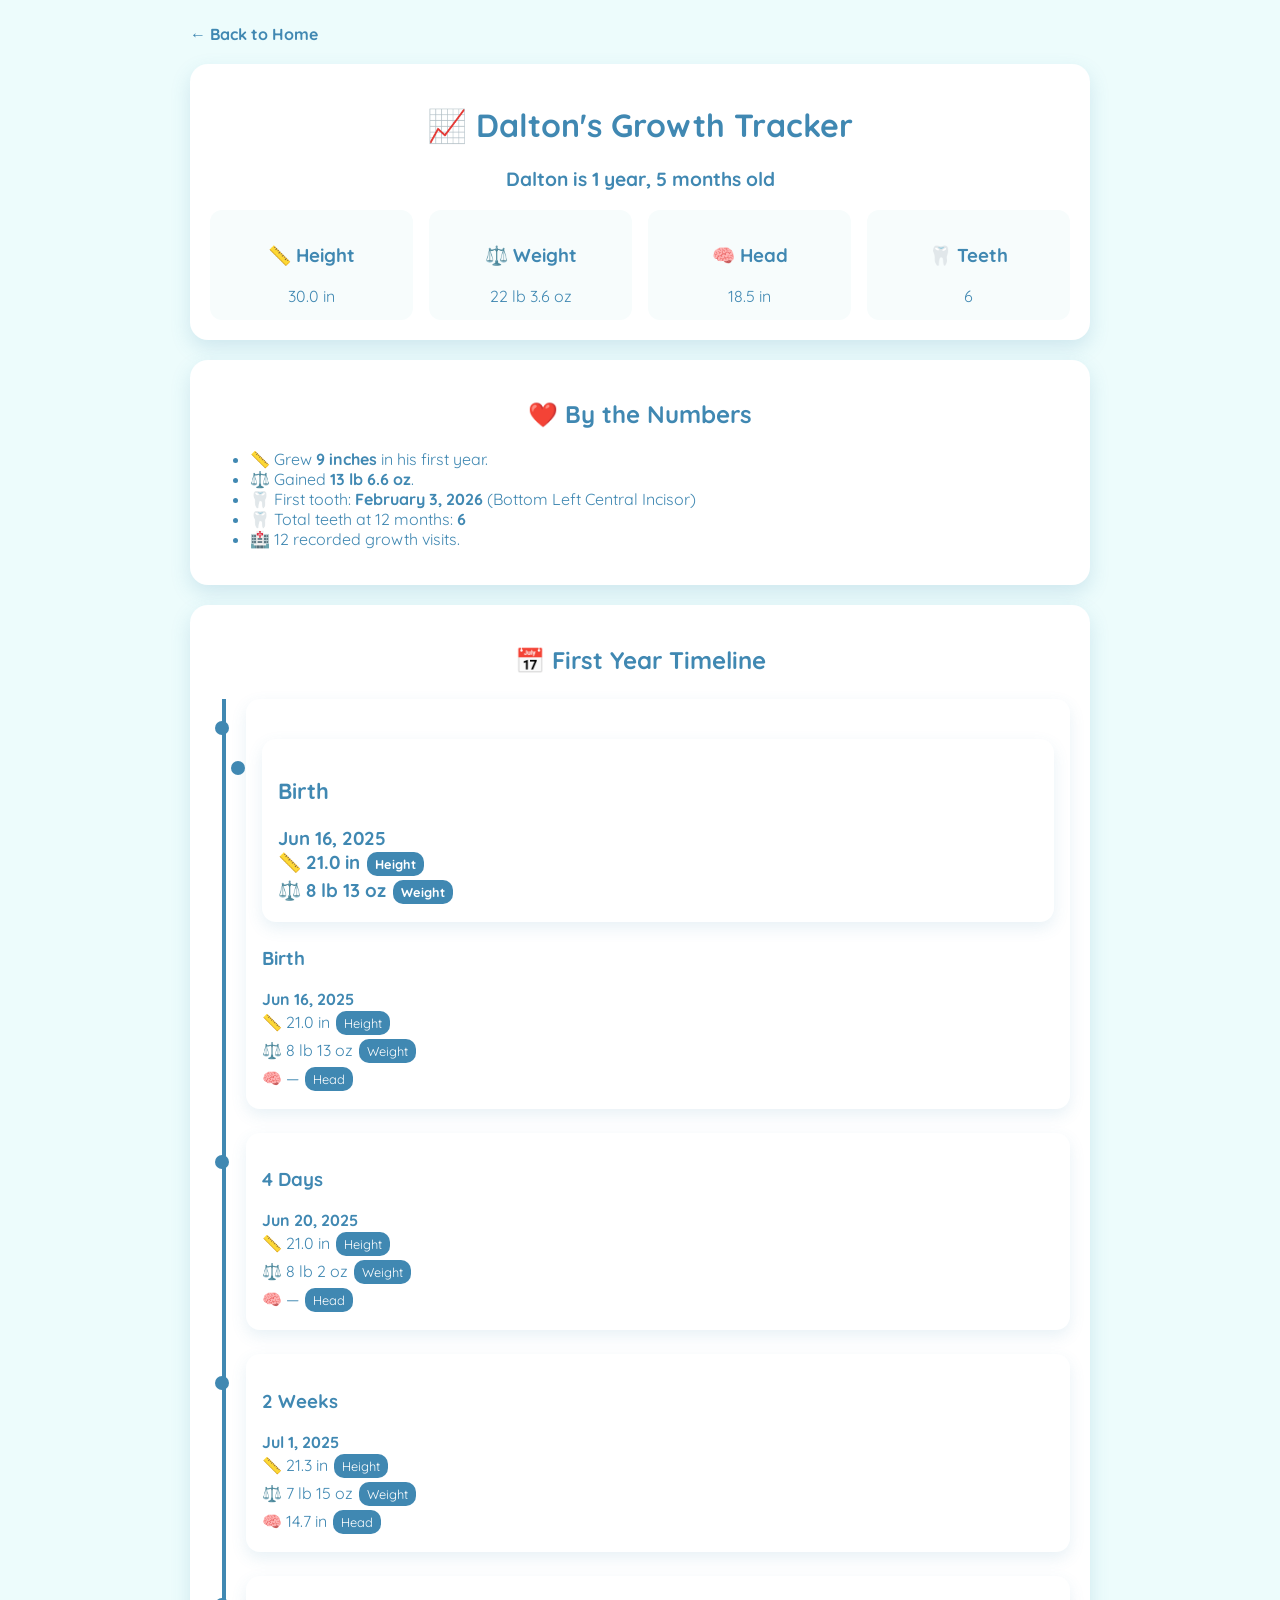
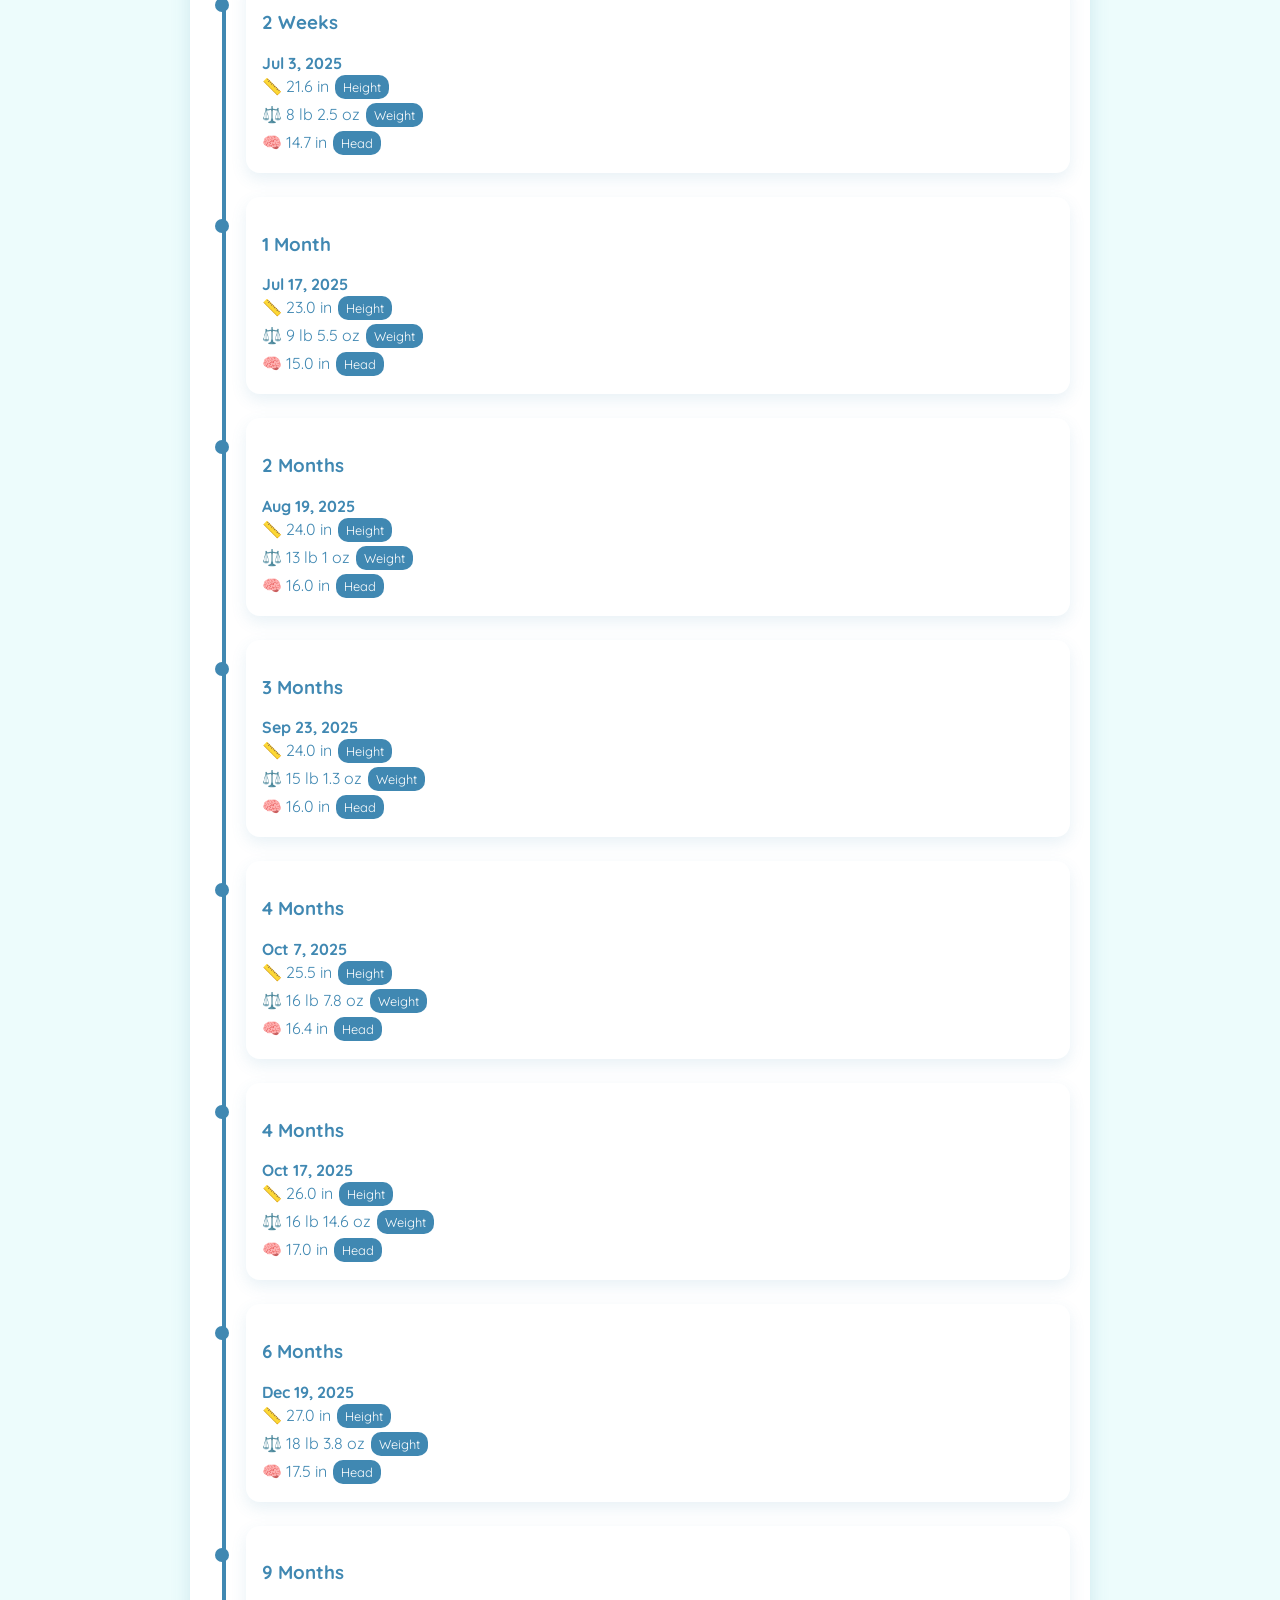
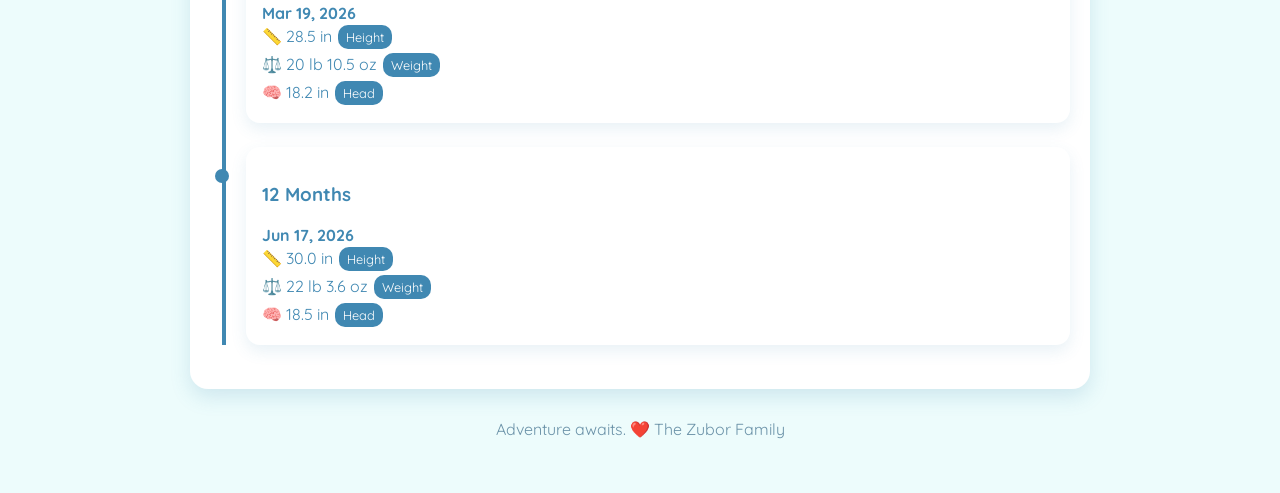
==== growth.html @ abfc495a "Update growth.html" ====
<!DOCTYPE html>
<html lang="en">
<head>
<meta charset="UTF-8">
<meta name="viewport" content="width=device-width, initial-scale=1.0">
<title>Dalton's Growth Tracker</title>
<link rel="icon" href="favicon.png">
<link href="https://fonts.googleapis.com/css2?family=Quicksand:wght@400;600;700&display=swap" rel="stylesheet">
<style>
body{margin:0;background:#edfcfc;font-family:Quicksand,sans-serif;color:#4088b2}
.container{max-width:900px;margin:auto;padding:24px}
.box{background:#fff;border-radius:18px;padding:20px;margin:20px 0;box-shadow:0 8px 20px rgba(64,136,178,.18)}
a{color:#4088b2;text-decoration:none;font-weight:700}
h1,h2{text-align:center}
.stats{display:grid;grid-template-columns:repeat(auto-fit,minmax(170px,1fr));gap:16px}
.stat{text-align:center;background:#f7fcfc;border-radius:12px;padding:14px}
.timeline{border-left:4px solid #4088b2;margin-left:12px;padding-left:20px}
.visit{position:relative;margin:24px 0;padding:16px;background:#fff;border-radius:14px;box-shadow:0 6px 16px rgba(64,136,178,.12)}
.visit:before{content:'';position:absolute;left:-31px;top:22px;width:14px;height:14px;background:#4088b2;border-radius:50%}
.badge{display:inline-block;background:#4088b2;color:#fff;padding:4px 8px;border-radius:10px;font-size:.8rem;margin:2px}
.teeth{display:grid;grid-template-columns:repeat(8,1fr);gap:8px;text-align:center}
.tooth{padding:10px;border-radius:8px;background:#eee}
.erupted{background:#7fc97f;color:#fff;font-weight:bold}
canvas{width:100%;height:220px;border:1px solid #d9ecec;border-radius:10px;background:#fff}
.footer{text-align:center;color:#6b92a8;margin:30px 0}
</style>
</head>
<body>
<div class="container">
<a href="index.html">← Back to Home</a>

<div class="box">
<h1>📈 Dalton's Growth Tracker</h1>
<p id="age" style="text-align:center;font-size:1.2rem;font-weight:bold"></p>
<div class="stats">
<div class="stat"><h3>📏 Height</h3><div>30.0 in</div></div>
<div class="stat"><h3>⚖️ Weight</h3><div>22 lb 3.6 oz</div></div>
<div class="stat"><h3>🧠 Head</h3><div>18.5 in</div></div>
<div class="stat"><h3>🦷 Teeth</h3><div>6</div></div>
</div>
</div>

<div class="box">
<h2>❤️ By the Numbers</h2>
<ul>
<li>📏 Grew <strong>9 inches</strong> in his first year.</li>
<li>⚖️ Gained <strong>13 lb 6.6 oz</strong>.</li>
<li>🦷 First tooth: <strong>February 3, 2026</strong> (Bottom Left Central Incisor)</li>
<li>🦷 Total teeth at 12 months: <strong>6</strong></li>
<li>🏥 12 recorded growth visits.</li>
</ul>
</div>

<div class="box">
<h2>📅 First Year Timeline</h2>
<div class="timeline">
<div class="visit"><h3><div class="visit"><h3>Birth</h3><strong>Jun 16, 2025</strong><br>📏 21.0 in <span class="badge">Height</span><br>⚖️ 8 lb 13 oz <span class="badge">Weight</span></div>Birth</h3><strong>Jun 16, 2025</strong><br>📏 21.0 in <span class="badge">Height</span><br>⚖️ 8 lb 13 oz <span class="badge">Weight</span><br>🧠 — <span class="badge">Head</span></div><div class="visit"><h3>4 Days</h3><strong>Jun 20, 2025</strong><br>📏 21.0 in <span class="badge">Height</span><br>⚖️ 8 lb 2 oz <span class="badge">Weight</span><br>🧠 — <span class="badge">Head</span></div><div class="visit"><h3>2 Weeks</h3><strong>Jul 1, 2025</strong><br>📏 21.3 in <span class="badge">Height</span><br>⚖️ 7 lb 15 oz <span class="badge">Weight</span><br>🧠 14.7 in <span class="badge">Head</span></div><div class="visit"><h3>2 Weeks</h3><strong>Jul 3, 2025</strong><br>📏 21.6 in <span class="badge">Height</span><br>⚖️ 8 lb 2.5 oz <span class="badge">Weight</span><br>🧠 14.7 in <span class="badge">Head</span></div><div class="visit"><h3>1 Month</h3><strong>Jul 17, 2025</strong><br>📏 23.0 in <span class="badge">Height</span><br>⚖️ 9 lb 5.5 oz <span class="badge">Weight</span><br>🧠 15.0 in <span class="badge">Head</span></div><div class="visit"><h3>2 Months</h3><strong>Aug 19, 2025</strong><br>📏 24.0 in <span class="badge">Height</span><br>⚖️ 13 lb 1 oz <span class="badge">Weight</span><br>🧠 16.0 in <span class="badge">Head</span></div><div class="visit"><h3>3 Months</h3><strong>Sep 23, 2025</strong><br>📏 24.0 in <span class="badge">Height</span><br>⚖️ 15 lb 1.3 oz <span class="badge">Weight</span><br>🧠 16.0 in <span class="badge">Head</span></div><div class="visit"><h3>4 Months</h3><strong>Oct 7, 2025</strong><br>📏 25.5 in <span class="badge">Height</span><br>⚖️ 16 lb 7.8 oz <span class="badge">Weight</span><br>🧠 16.4 in <span class="badge">Head</span></div><div class="visit"><h3>4 Months</h3><strong>Oct 17, 2025</strong><br>📏 26.0 in <span class="badge">Height</span><br>⚖️ 16 lb 14.6 oz <span class="badge">Weight</span><br>🧠 17.0 in <span class="badge">Head</span></div><div class="visit"><h3>6 Months</h3><strong>Dec 19, 2025</strong><br>📏 27.0 in <span class="badge">Height</span><br>⚖️ 18 lb 3.8 oz <span class="badge">Weight</span><br>🧠 17.5 in <span class="badge">Head</span></div><div class="visit"><h3>9 Months</h3><strong>Mar 19, 2026</strong><br>📏 28.5 in <span class="badge">Height</span><br>⚖️ 20 lb 10.5 oz <span class="badge">Weight</span><br>🧠 18.2 in <span class="badge">Head</span></div><div class="visit"><h3>12 Months</h3><strong>Jun 17, 2026</strong><br>📏 30.0 in <span class="badge">Height</span><br>⚖️ 22 lb 3.6 oz <span class="badge">Weight</span><br>🧠 18.5 in <span class="badge">Head</span></div>
</div></div>
<div class="footer">Adventure awaits. ❤️ The Zubor Family</div>
</div>
<script>
const b=new Date(2025,5,16),t=new Date();
let m=(t.getFullYear()-b.getFullYear())*12+t.getMonth()-b.getMonth();
if(t.getDate()<b.getDate())m--;
const y=Math.floor(m/12),r=m%12;
document.getElementById("age").textContent=`Dalton is ${y?y+" year"+(y>1?"s":"")+", ":""}${r} month${r!=1?"s":""} old`;

function draw(id,data){
const c=document.getElementById(id),x=c.getContext("2d");
c.width=700;c.height=220;
x.clearRect(0,0,c.width,c.height);
x.strokeStyle="#4088b2";x.lineWidth=3;x.beginPath();
const min=Math.min(...data),max=Math.max(...data);
data.forEach((v,i)=>{
let px=40+i*((c.width-80)/(data.length-1));
let py=c.height-30-((v-min)/(max-min||1))*(c.height-60);
if(i===0)x.moveTo(px,py);else x.lineTo(px,py);
x.fillStyle="#3f5a36";x.beginPath();x.arc(px,py,4,0,Math.PI*2);x.fill();x.beginPath();x.moveTo(px,py);
});
x.stroke();
}
draw("weight",[8.81,8.13,7.94,8.16,9.34,13.06,15.08,16.49,16.91,18.24,20.66,22.23]);
draw("height",[21,21,21.3,21.6,23,24,24,25.5,26,27,28.5,30]);
draw("head",[14.7,14.7,14.7,14.7,15,16,16,16.4,17,17.5,18.2,18.5]);
</script>
</body></html>
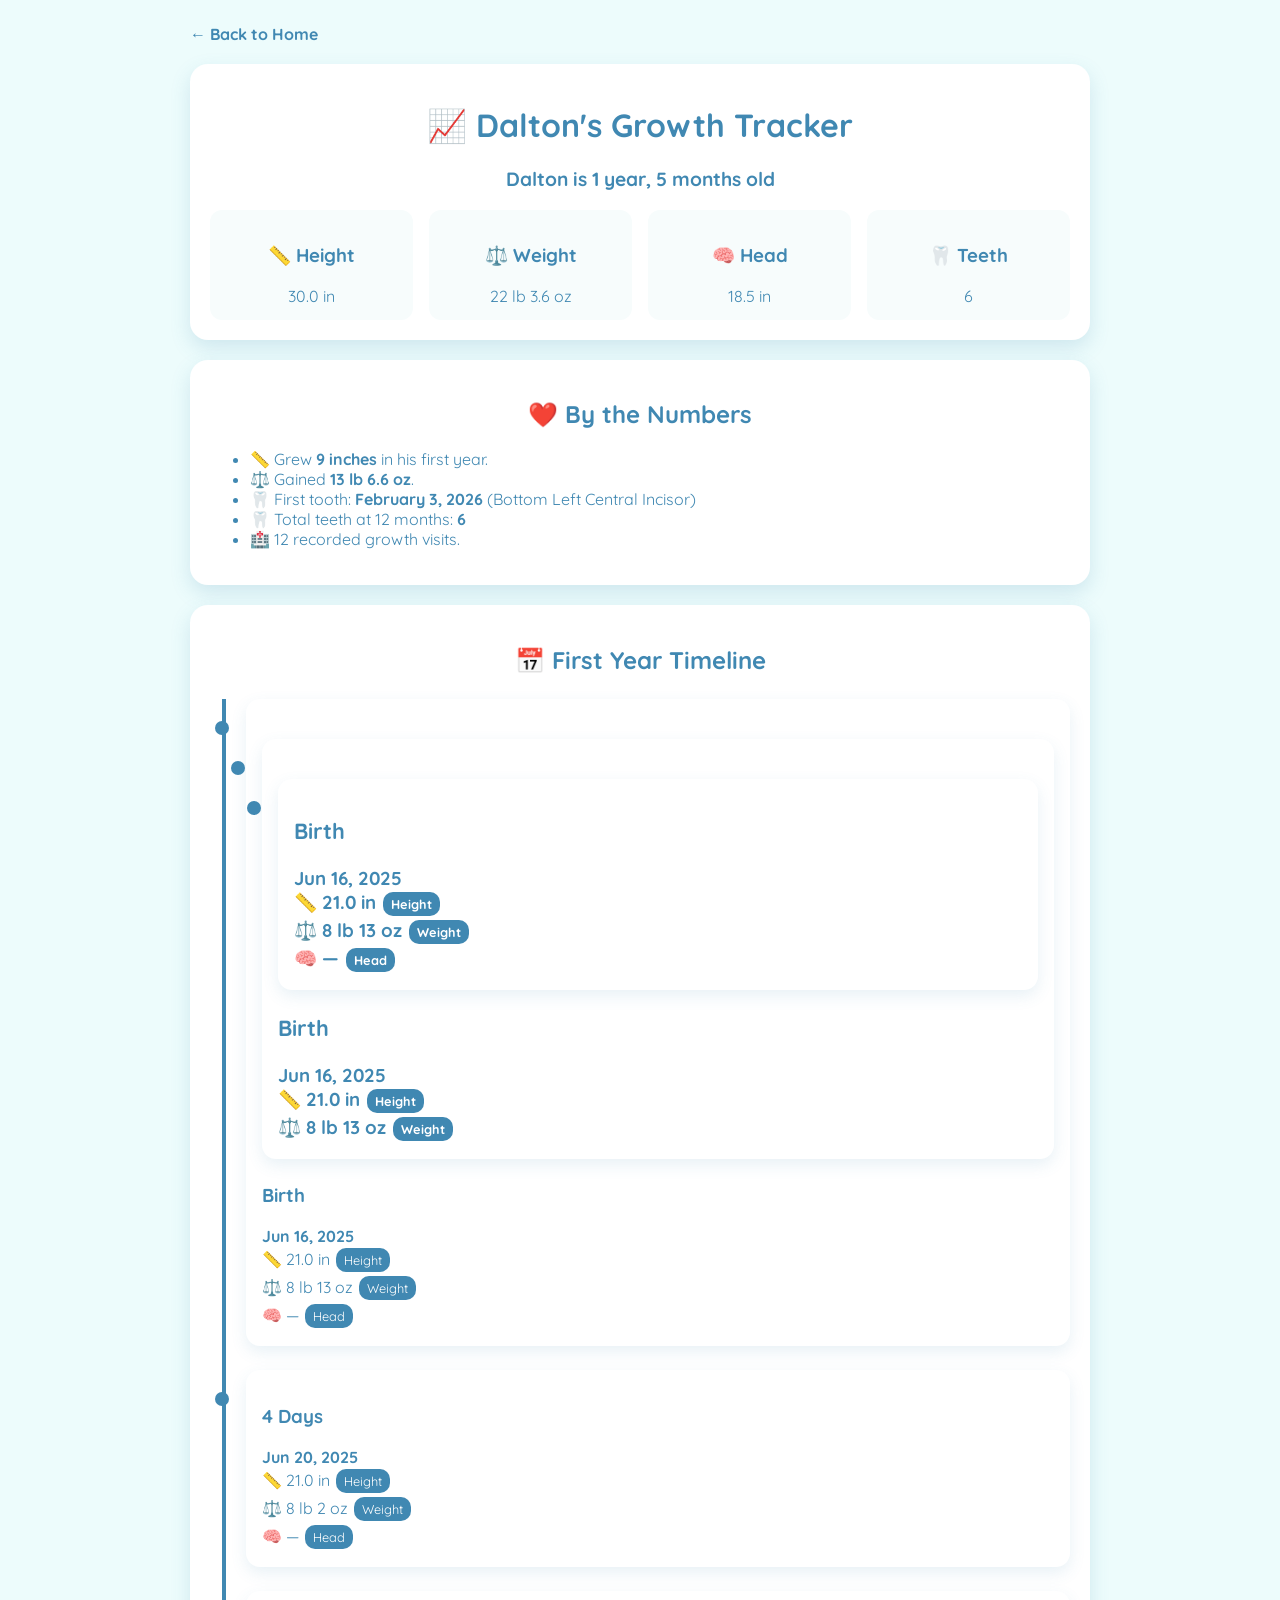
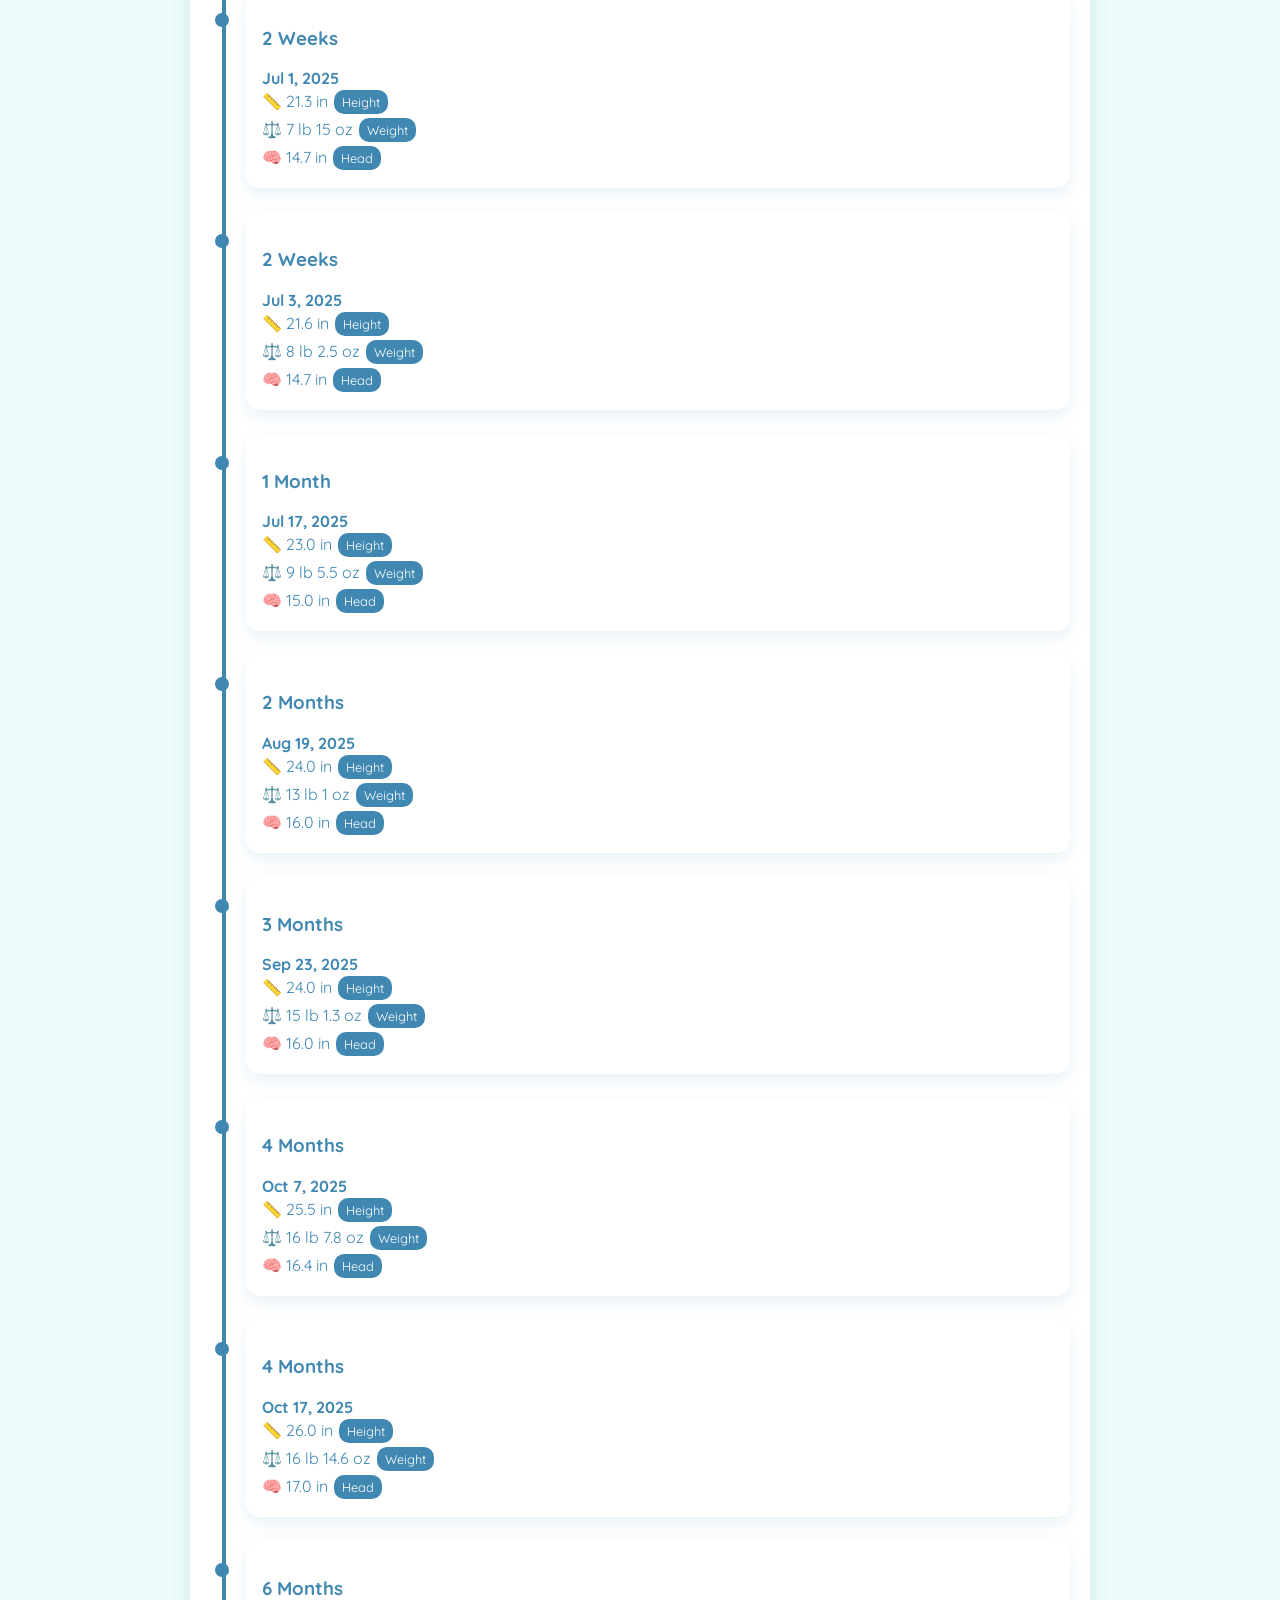
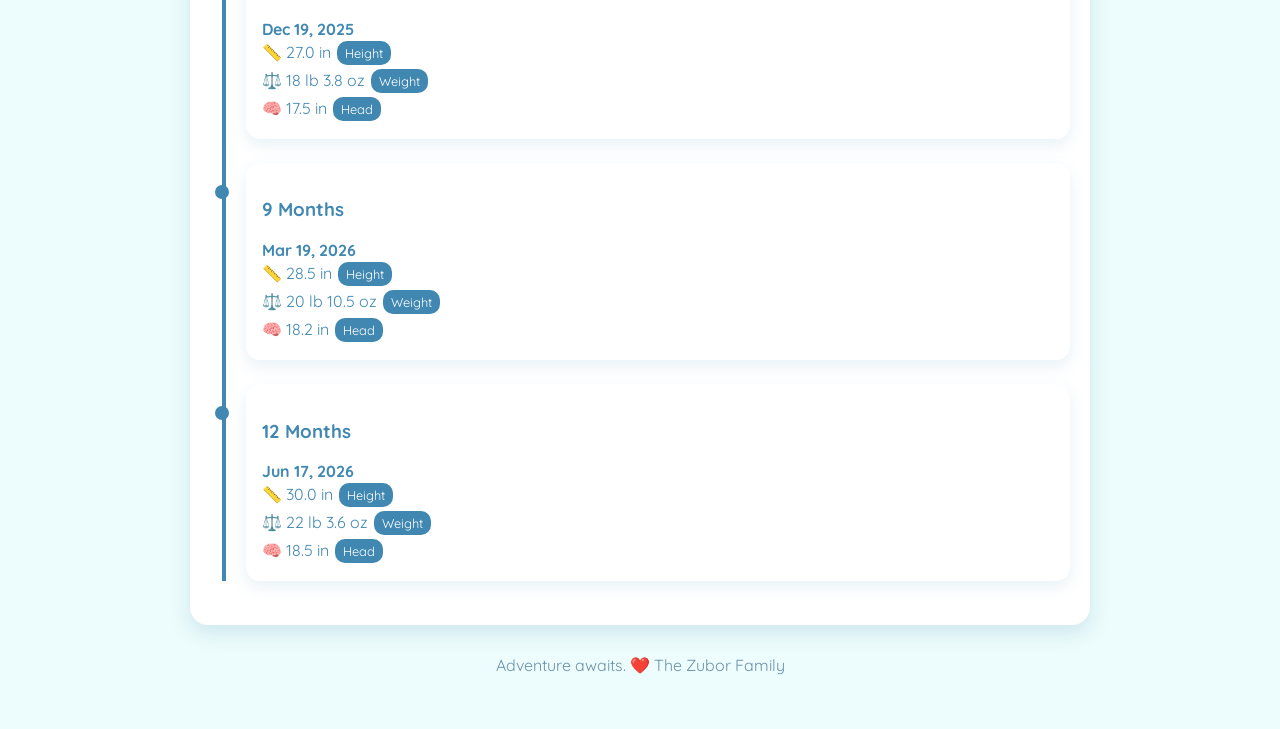
==== commit 3083d3b2: "Update growth.html" ====
--- a/growth.html
+++ b/growth.html
@@ -54,7 +54,7 @@
 <div class="box">
 <h2>📅 First Year Timeline</h2>
 <div class="timeline">
-<div class="visit"><h3><div class="visit"><h3>Birth</h3><strong>Jun 16, 2025</strong><br>📏 21.0 in <span class="badge">Height</span><br>⚖️ 8 lb 13 oz <span class="badge">Weight</span></div>Birth</h3><strong>Jun 16, 2025</strong><br>📏 21.0 in <span class="badge">Height</span><br>⚖️ 8 lb 13 oz <span class="badge">Weight</span><br>🧠 — <span class="badge">Head</span></div><div class="visit"><h3>4 Days</h3><strong>Jun 20, 2025</strong><br>📏 21.0 in <span class="badge">Height</span><br>⚖️ 8 lb 2 oz <span class="badge">Weight</span><br>🧠 — <span class="badge">Head</span></div><div class="visit"><h3>2 Weeks</h3><strong>Jul 1, 2025</strong><br>📏 21.3 in <span class="badge">Height</span><br>⚖️ 7 lb 15 oz <span class="badge">Weight</span><br>🧠 14.7 in <span class="badge">Head</span></div><div class="visit"><h3>2 Weeks</h3><strong>Jul 3, 2025</strong><br>📏 21.6 in <span class="badge">Height</span><br>⚖️ 8 lb 2.5 oz <span class="badge">Weight</span><br>🧠 14.7 in <span class="badge">Head</span></div><div class="visit"><h3>1 Month</h3><strong>Jul 17, 2025</strong><br>📏 23.0 in <span class="badge">Height</span><br>⚖️ 9 lb 5.5 oz <span class="badge">Weight</span><br>🧠 15.0 in <span class="badge">Head</span></div><div class="visit"><h3>2 Months</h3><strong>Aug 19, 2025</strong><br>📏 24.0 in <span class="badge">Height</span><br>⚖️ 13 lb 1 oz <span class="badge">Weight</span><br>🧠 16.0 in <span class="badge">Head</span></div><div class="visit"><h3>3 Months</h3><strong>Sep 23, 2025</strong><br>📏 24.0 in <span class="badge">Height</span><br>⚖️ 15 lb 1.3 oz <span class="badge">Weight</span><br>🧠 16.0 in <span class="badge">Head</span></div><div class="visit"><h3>4 Months</h3><strong>Oct 7, 2025</strong><br>📏 25.5 in <span class="badge">Height</span><br>⚖️ 16 lb 7.8 oz <span class="badge">Weight</span><br>🧠 16.4 in <span class="badge">Head</span></div><div class="visit"><h3>4 Months</h3><strong>Oct 17, 2025</strong><br>📏 26.0 in <span class="badge">Height</span><br>⚖️ 16 lb 14.6 oz <span class="badge">Weight</span><br>🧠 17.0 in <span class="badge">Head</span></div><div class="visit"><h3>6 Months</h3><strong>Dec 19, 2025</strong><br>📏 27.0 in <span class="badge">Height</span><br>⚖️ 18 lb 3.8 oz <span class="badge">Weight</span><br>🧠 17.5 in <span class="badge">Head</span></div><div class="visit"><h3>9 Months</h3><strong>Mar 19, 2026</strong><br>📏 28.5 in <span class="badge">Height</span><br>⚖️ 20 lb 10.5 oz <span class="badge">Weight</span><br>🧠 18.2 in <span class="badge">Head</span></div><div class="visit"><h3>12 Months</h3><strong>Jun 17, 2026</strong><br>📏 30.0 in <span class="badge">Height</span><br>⚖️ 22 lb 3.6 oz <span class="badge">Weight</span><br>🧠 18.5 in <span class="badge">Head</span></div>
+<div class="visit"><h3><div class="visit"><div class="visit"><h3>Birth</h3><strong>Jun 16, 2025</strong><br>📏 21.0 in <span class="badge">Height</span><br>⚖️ 8 lb 13 oz <span class="badge">Weight</span><br>🧠 — <span class="badge">Head</span></div><h3>Birth</h3><strong>Jun 16, 2025</strong><br>📏 21.0 in <span class="badge">Height</span><br>⚖️ 8 lb 13 oz <span class="badge">Weight</span></div>Birth</h3><strong>Jun 16, 2025</strong><br>📏 21.0 in <span class="badge">Height</span><br>⚖️ 8 lb 13 oz <span class="badge">Weight</span><br>🧠 — <span class="badge">Head</span></div><div class="visit"><h3>4 Days</h3><strong>Jun 20, 2025</strong><br>📏 21.0 in <span class="badge">Height</span><br>⚖️ 8 lb 2 oz <span class="badge">Weight</span><br>🧠 — <span class="badge">Head</span></div><div class="visit"><h3>2 Weeks</h3><strong>Jul 1, 2025</strong><br>📏 21.3 in <span class="badge">Height</span><br>⚖️ 7 lb 15 oz <span class="badge">Weight</span><br>🧠 14.7 in <span class="badge">Head</span></div><div class="visit"><h3>2 Weeks</h3><strong>Jul 3, 2025</strong><br>📏 21.6 in <span class="badge">Height</span><br>⚖️ 8 lb 2.5 oz <span class="badge">Weight</span><br>🧠 14.7 in <span class="badge">Head</span></div><div class="visit"><h3>1 Month</h3><strong>Jul 17, 2025</strong><br>📏 23.0 in <span class="badge">Height</span><br>⚖️ 9 lb 5.5 oz <span class="badge">Weight</span><br>🧠 15.0 in <span class="badge">Head</span></div><div class="visit"><h3>2 Months</h3><strong>Aug 19, 2025</strong><br>📏 24.0 in <span class="badge">Height</span><br>⚖️ 13 lb 1 oz <span class="badge">Weight</span><br>🧠 16.0 in <span class="badge">Head</span></div><div class="visit"><h3>3 Months</h3><strong>Sep 23, 2025</strong><br>📏 24.0 in <span class="badge">Height</span><br>⚖️ 15 lb 1.3 oz <span class="badge">Weight</span><br>🧠 16.0 in <span class="badge">Head</span></div><div class="visit"><h3>4 Months</h3><strong>Oct 7, 2025</strong><br>📏 25.5 in <span class="badge">Height</span><br>⚖️ 16 lb 7.8 oz <span class="badge">Weight</span><br>🧠 16.4 in <span class="badge">Head</span></div><div class="visit"><h3>4 Months</h3><strong>Oct 17, 2025</strong><br>📏 26.0 in <span class="badge">Height</span><br>⚖️ 16 lb 14.6 oz <span class="badge">Weight</span><br>🧠 17.0 in <span class="badge">Head</span></div><div class="visit"><h3>6 Months</h3><strong>Dec 19, 2025</strong><br>📏 27.0 in <span class="badge">Height</span><br>⚖️ 18 lb 3.8 oz <span class="badge">Weight</span><br>🧠 17.5 in <span class="badge">Head</span></div><div class="visit"><h3>9 Months</h3><strong>Mar 19, 2026</strong><br>📏 28.5 in <span class="badge">Height</span><br>⚖️ 20 lb 10.5 oz <span class="badge">Weight</span><br>🧠 18.2 in <span class="badge">Head</span></div><div class="visit"><h3>12 Months</h3><strong>Jun 17, 2026</strong><br>📏 30.0 in <span class="badge">Height</span><br>⚖️ 22 lb 3.6 oz <span class="badge">Weight</span><br>🧠 18.5 in <span class="badge">Head</span></div>
 </div></div>
 <div class="footer">Adventure awaits. ❤️ The Zubor Family</div>
 </div>
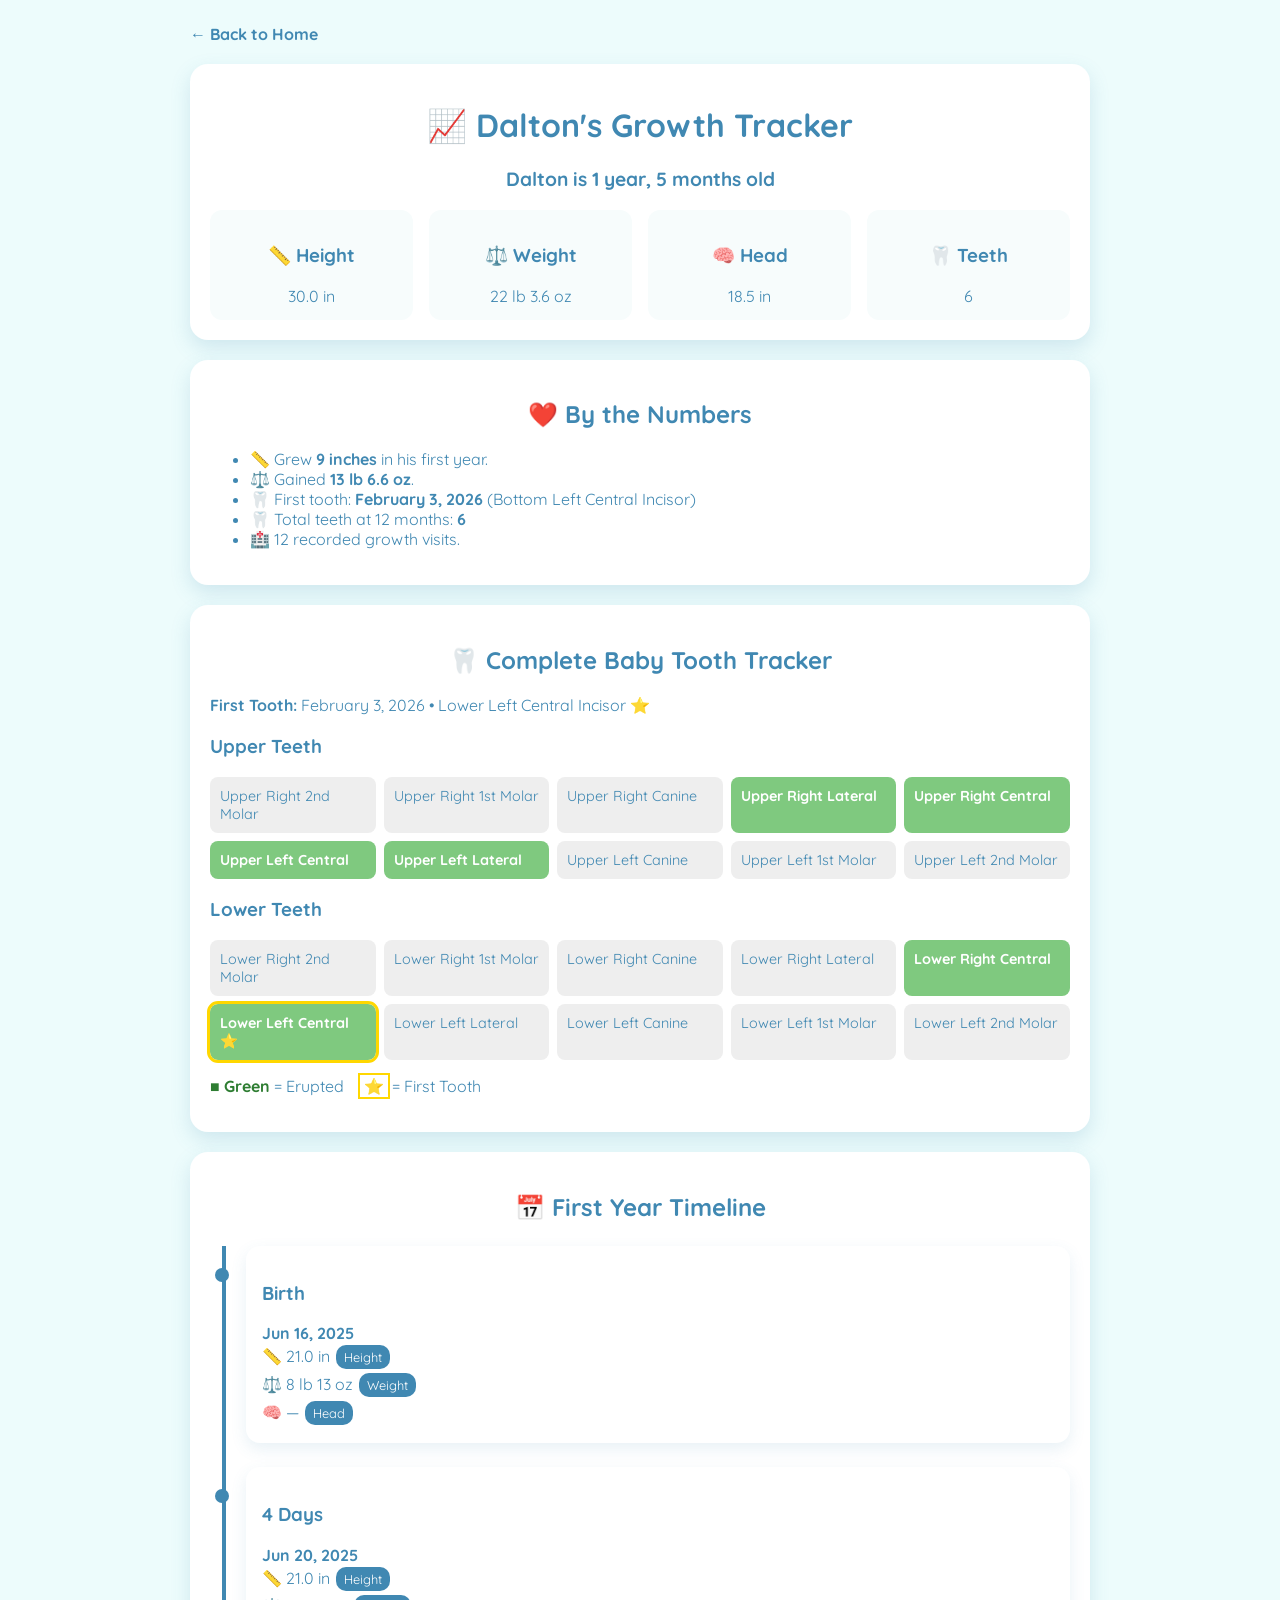
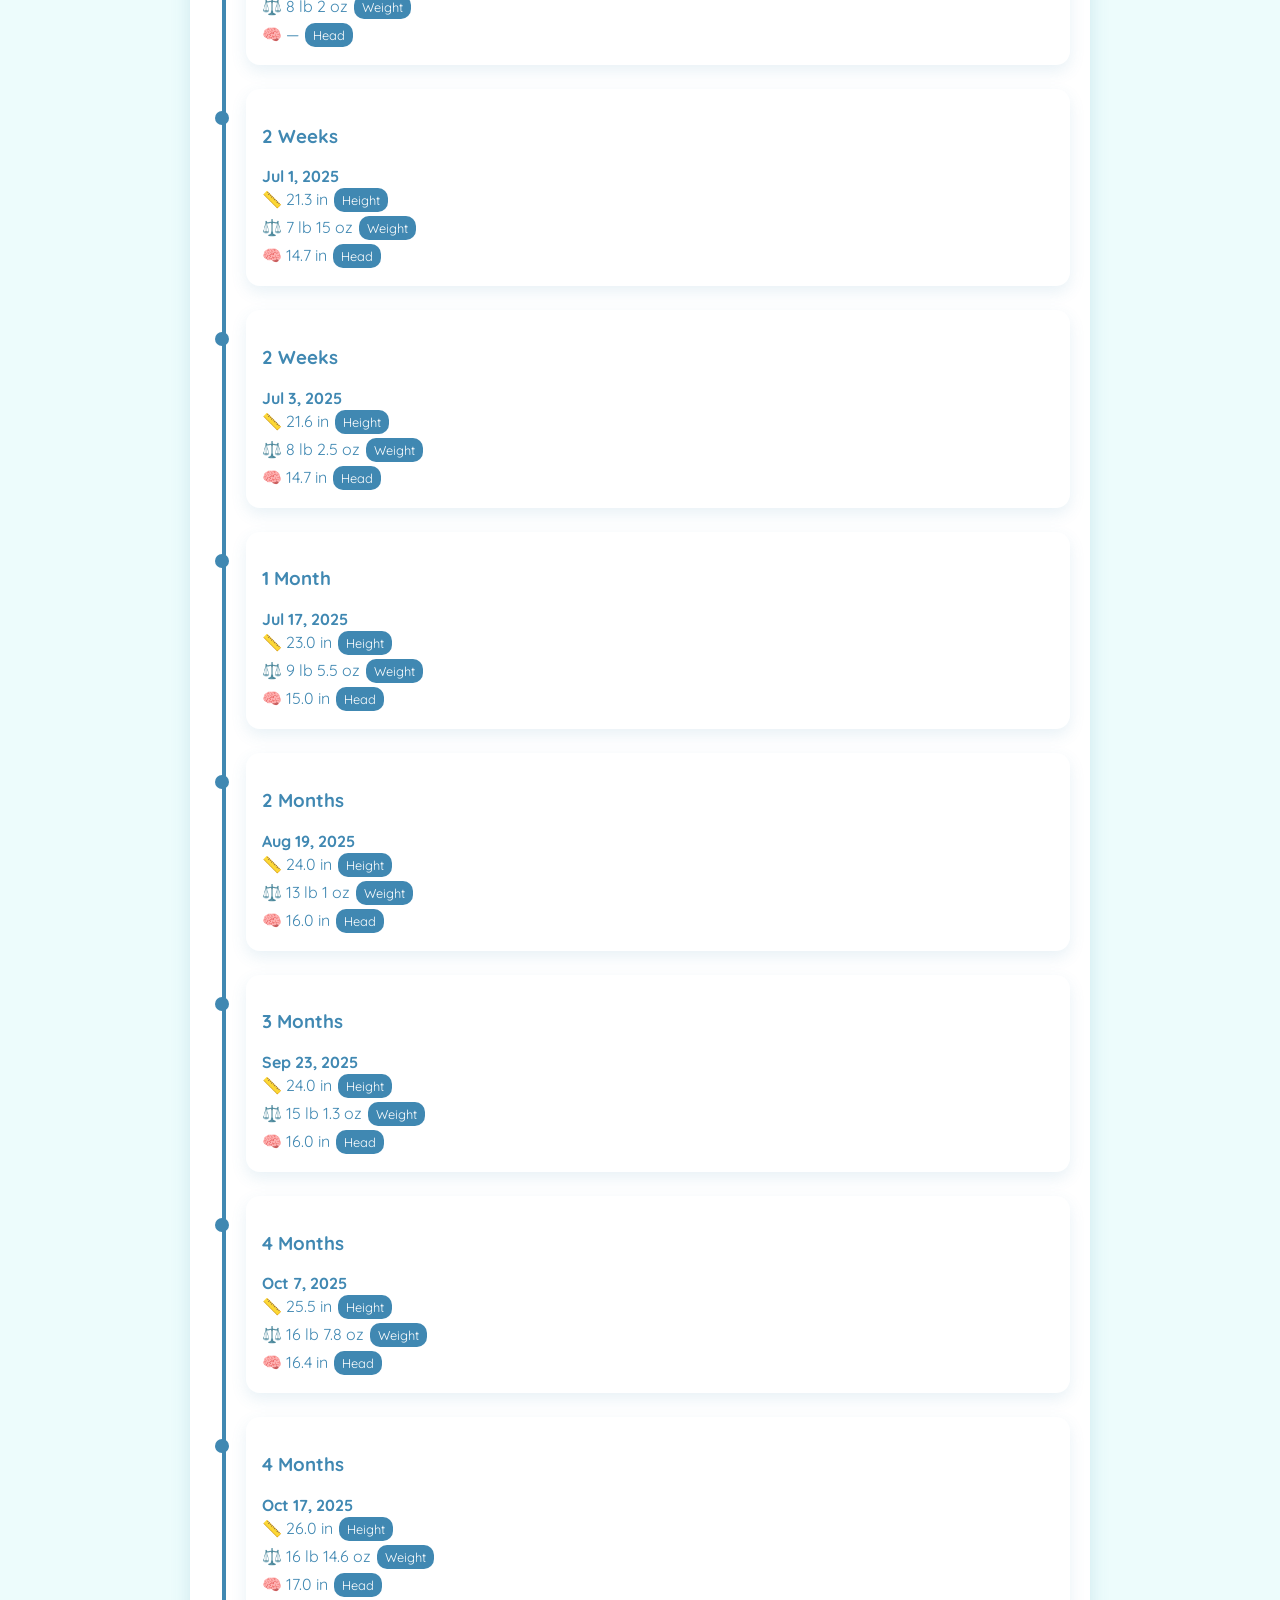
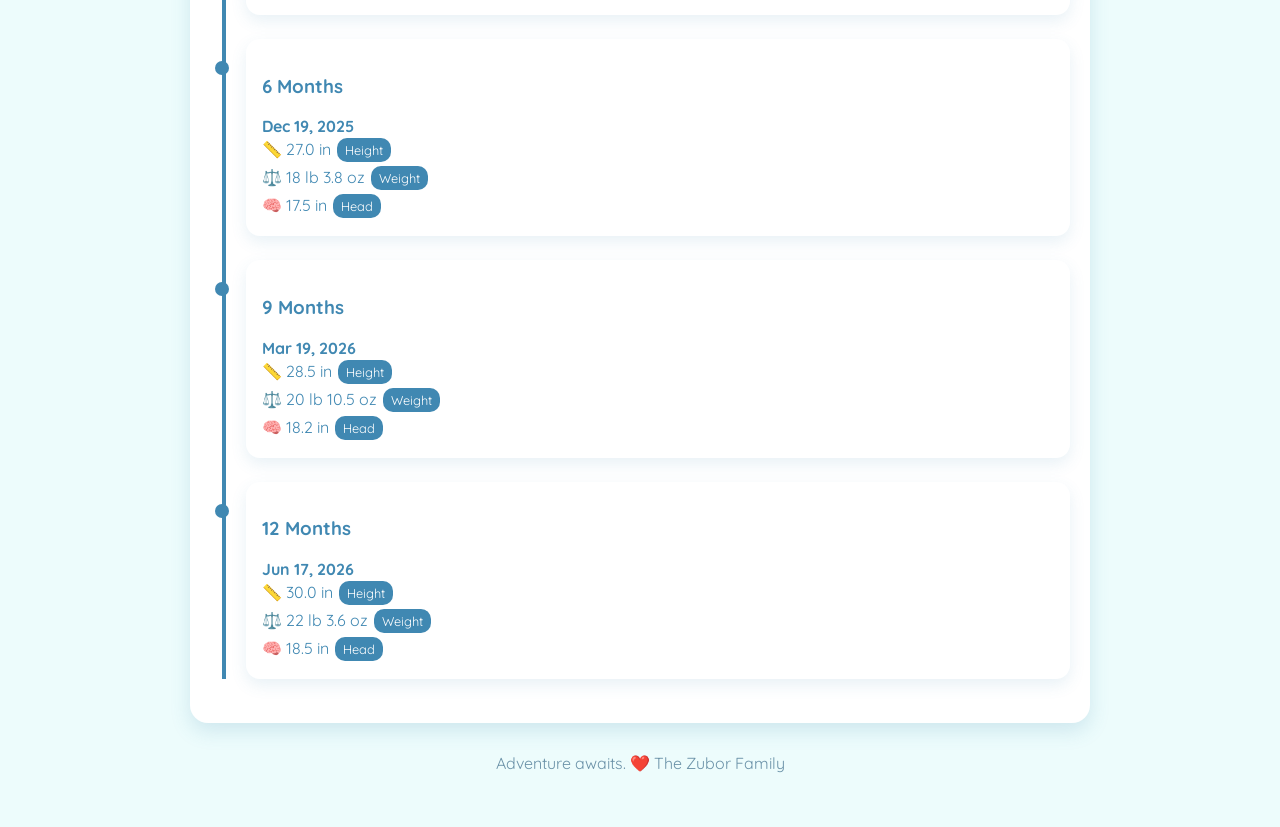
==== commit 09f8e895: "Add files via upload" ====
--- a/growth.html
+++ b/growth.html
@@ -51,10 +51,55 @@
 </ul>
 </div>
 
+
+<div class="box">
+<h2>🦷 Complete Baby Tooth Tracker</h2>
+<p><strong>First Tooth:</strong> February 3, 2026 • Lower Left Central Incisor ⭐</p>
+<style>
+.tooth-grid{display:grid;grid-template-columns:repeat(5,1fr);gap:8px;margin-top:15px}
+.tooth-item{background:#eee;padding:10px;border-radius:8px;font-size:.9rem}
+.erupted{background:#7fc97f;color:#fff;font-weight:bold}
+.first{outline:3px solid gold}
+</style>
+
+<h3>Upper Teeth</h3>
+<div class="tooth-grid">
+<div class="tooth-item">Upper Right 2nd Molar</div>
+<div class="tooth-item">Upper Right 1st Molar</div>
+<div class="tooth-item">Upper Right Canine</div>
+<div class="tooth-item erupted">Upper Right Lateral</div>
+<div class="tooth-item erupted">Upper Right Central</div>
+
+<div class="tooth-item erupted">Upper Left Central</div>
+<div class="tooth-item erupted">Upper Left Lateral</div>
+<div class="tooth-item">Upper Left Canine</div>
+<div class="tooth-item">Upper Left 1st Molar</div>
+<div class="tooth-item">Upper Left 2nd Molar</div>
+</div>
+
+<h3>Lower Teeth</h3>
+<div class="tooth-grid">
+<div class="tooth-item">Lower Right 2nd Molar</div>
+<div class="tooth-item">Lower Right 1st Molar</div>
+<div class="tooth-item">Lower Right Canine</div>
+<div class="tooth-item">Lower Right Lateral</div>
+<div class="tooth-item erupted">Lower Right Central</div>
+
+<div class="tooth-item erupted first">Lower Left Central ⭐</div>
+<div class="tooth-item">Lower Left Lateral</div>
+<div class="tooth-item">Lower Left Canine</div>
+<div class="tooth-item">Lower Left 1st Molar</div>
+<div class="tooth-item">Lower Left 2nd Molar</div>
+</div>
+
+<p><span style="color:#2e7d32;font-weight:bold;">■ Green</span> = Erupted &nbsp;&nbsp;
+<span style="outline:2px solid gold;padding:1px 4px;">⭐</span> = First Tooth</p>
+</div>
+
 <div class="box">
 <h2>📅 First Year Timeline</h2>
 <div class="timeline">
-<div class="visit"><h3><div class="visit"><div class="visit"><h3>Birth</h3><strong>Jun 16, 2025</strong><br>📏 21.0 in <span class="badge">Height</span><br>⚖️ 8 lb 13 oz <span class="badge">Weight</span><br>🧠 — <span class="badge">Head</span></div><h3>Birth</h3><strong>Jun 16, 2025</strong><br>📏 21.0 in <span class="badge">Height</span><br>⚖️ 8 lb 13 oz <span class="badge">Weight</span></div>Birth</h3><strong>Jun 16, 2025</strong><br>📏 21.0 in <span class="badge">Height</span><br>⚖️ 8 lb 13 oz <span class="badge">Weight</span><br>🧠 — <span class="badge">Head</span></div><div class="visit"><h3>4 Days</h3><strong>Jun 20, 2025</strong><br>📏 21.0 in <span class="badge">Height</span><br>⚖️ 8 lb 2 oz <span class="badge">Weight</span><br>🧠 — <span class="badge">Head</span></div><div class="visit"><h3>2 Weeks</h3><strong>Jul 1, 2025</strong><br>📏 21.3 in <span class="badge">Height</span><br>⚖️ 7 lb 15 oz <span class="badge">Weight</span><br>🧠 14.7 in <span class="badge">Head</span></div><div class="visit"><h3>2 Weeks</h3><strong>Jul 3, 2025</strong><br>📏 21.6 in <span class="badge">Height</span><br>⚖️ 8 lb 2.5 oz <span class="badge">Weight</span><br>🧠 14.7 in <span class="badge">Head</span></div><div class="visit"><h3>1 Month</h3><strong>Jul 17, 2025</strong><br>📏 23.0 in <span class="badge">Height</span><br>⚖️ 9 lb 5.5 oz <span class="badge">Weight</span><br>🧠 15.0 in <span class="badge">Head</span></div><div class="visit"><h3>2 Months</h3><strong>Aug 19, 2025</strong><br>📏 24.0 in <span class="badge">Height</span><br>⚖️ 13 lb 1 oz <span class="badge">Weight</span><br>🧠 16.0 in <span class="badge">Head</span></div><div class="visit"><h3>3 Months</h3><strong>Sep 23, 2025</strong><br>📏 24.0 in <span class="badge">Height</span><br>⚖️ 15 lb 1.3 oz <span class="badge">Weight</span><br>🧠 16.0 in <span class="badge">Head</span></div><div class="visit"><h3>4 Months</h3><strong>Oct 7, 2025</strong><br>📏 25.5 in <span class="badge">Height</span><br>⚖️ 16 lb 7.8 oz <span class="badge">Weight</span><br>🧠 16.4 in <span class="badge">Head</span></div><div class="visit"><h3>4 Months</h3><strong>Oct 17, 2025</strong><br>📏 26.0 in <span class="badge">Height</span><br>⚖️ 16 lb 14.6 oz <span class="badge">Weight</span><br>🧠 17.0 in <span class="badge">Head</span></div><div class="visit"><h3>6 Months</h3><strong>Dec 19, 2025</strong><br>📏 27.0 in <span class="badge">Height</span><br>⚖️ 18 lb 3.8 oz <span class="badge">Weight</span><br>🧠 17.5 in <span class="badge">Head</span></div><div class="visit"><h3>9 Months</h3><strong>Mar 19, 2026</strong><br>📏 28.5 in <span class="badge">Height</span><br>⚖️ 20 lb 10.5 oz <span class="badge">Weight</span><br>🧠 18.2 in <span class="badge">Head</span></div><div class="visit"><h3>12 Months</h3><strong>Jun 17, 2026</strong><br>📏 30.0 in <span class="badge">Height</span><br>⚖️ 22 lb 3.6 oz <span class="badge">Weight</span><br>🧠 18.5 in <span class="badge">Head</span></div>
+<div class="visit"><h3>Birth</h3><strong>Jun 16, 2025</strong><br>📏 21.0 in <span class="badge">Height</span><br>⚖️ 8 lb 13 oz <span class="badge">Weight</span><br>🧠 — <span class="badge">Head</span></div><div class="visit"><h3>4 Days</h3><strong>Jun 20, 2025</strong><br>📏 21.0 in <span class="badge">Height</span><br>⚖️ 8 lb 2 oz <span class="badge">Weight</span><br>🧠 — <span class="badge">Head</span></div><div class="visit"><h3>2 Weeks</h3><strong>Jul 1, 2025</strong><br>📏 21.3 in <span class="badge">Height</span><br>⚖️ 7 lb 15 oz <span class="badge">Weight</span><br>🧠 14.7 in <span class="badge">Head</span></div><div class="visit"><h3>2 Weeks</h3><strong>Jul 3, 2025</strong><br>📏 21.6 in <span class="badge">Height</span><br>⚖️ 8 lb 2.5 oz <span class="badge">Weight</span><br>🧠 14.7 in <span class="badge">Head</span></div><div class="visit"><h3>1 Month</h3><strong>Jul 17, 2025</strong><br>📏 23.0 in <span class="badge">Height</span><br>⚖️ 9 lb 5.5 oz <span class="badge">Weight</span><br>🧠 15.0 in <span class="badge">Head</span></div><div class="visit"><h3>2 Months</h3><strong>Aug 19, 2025</strong><br>📏 24.0 in <span class="badge">Height</span><br>⚖️ 13 lb 1 oz <span class="badge">Weight</span><br>🧠 16.0 in <span class="badge">Head</span></div><div class="visit"><h3>3 Months</h3><strong>Sep 23, 2025</strong><br>📏 24.0 in <span class="badge">Height</span><br>⚖️ 15 lb 1.3 oz <span class="badge">Weight</span><br>🧠 16.0 in <span class="badge">Head</span></div><div class="visit"><h3>4 Months</h3><strong>Oct 7, 2025</strong><br>📏 25.5 in <span class="badge">Height</span><br>⚖️ 16 lb 7.8 oz <span class="badge">Weight</span><br>🧠 16.4 in <span class="badge">Head</span></div><div class="visit"><h3>4 Months</h3><strong>Oct 17, 2025</strong><br>📏 26.0 in <span class="badge">Height</span><br>⚖️ 16 lb 14.6 oz <span class="badge">Weight</span><br>🧠 17.0 in <span class="badge">Head</span></div><div class="visit"><h3>6 Months</h3><strong>Dec 19, 2025</strong><br>📏 27.0 in <span class="badge">Height</span><br>⚖️ 18 lb 3.8 oz <span class="badge">Weight</span><br>🧠 17.5 in <span class="badge">Head</span></div><div class="visit"><h3>9 Months</h3><strong>Mar 19, 2026</strong><br>📏 28.5 in <span class="badge">Height</span><br>⚖️ 20 lb 10.5 oz <span class="badge">Weight</span><br>🧠 18.2 in <span class="badge">Head</span></div><div class="visit"><h3>12 Months</h3><strong>Jun 17, 2026</strong><br>📏 30.0 in <span class="badge">Height</span><br>⚖️ 22 lb 3.6 oz <span class="badge">Weight</span><br>🧠 18.5 in <span class="badge">Head</span></div>
 </div></div>
 <div class="footer">Adventure awaits. ❤️ The Zubor Family</div>
 </div>
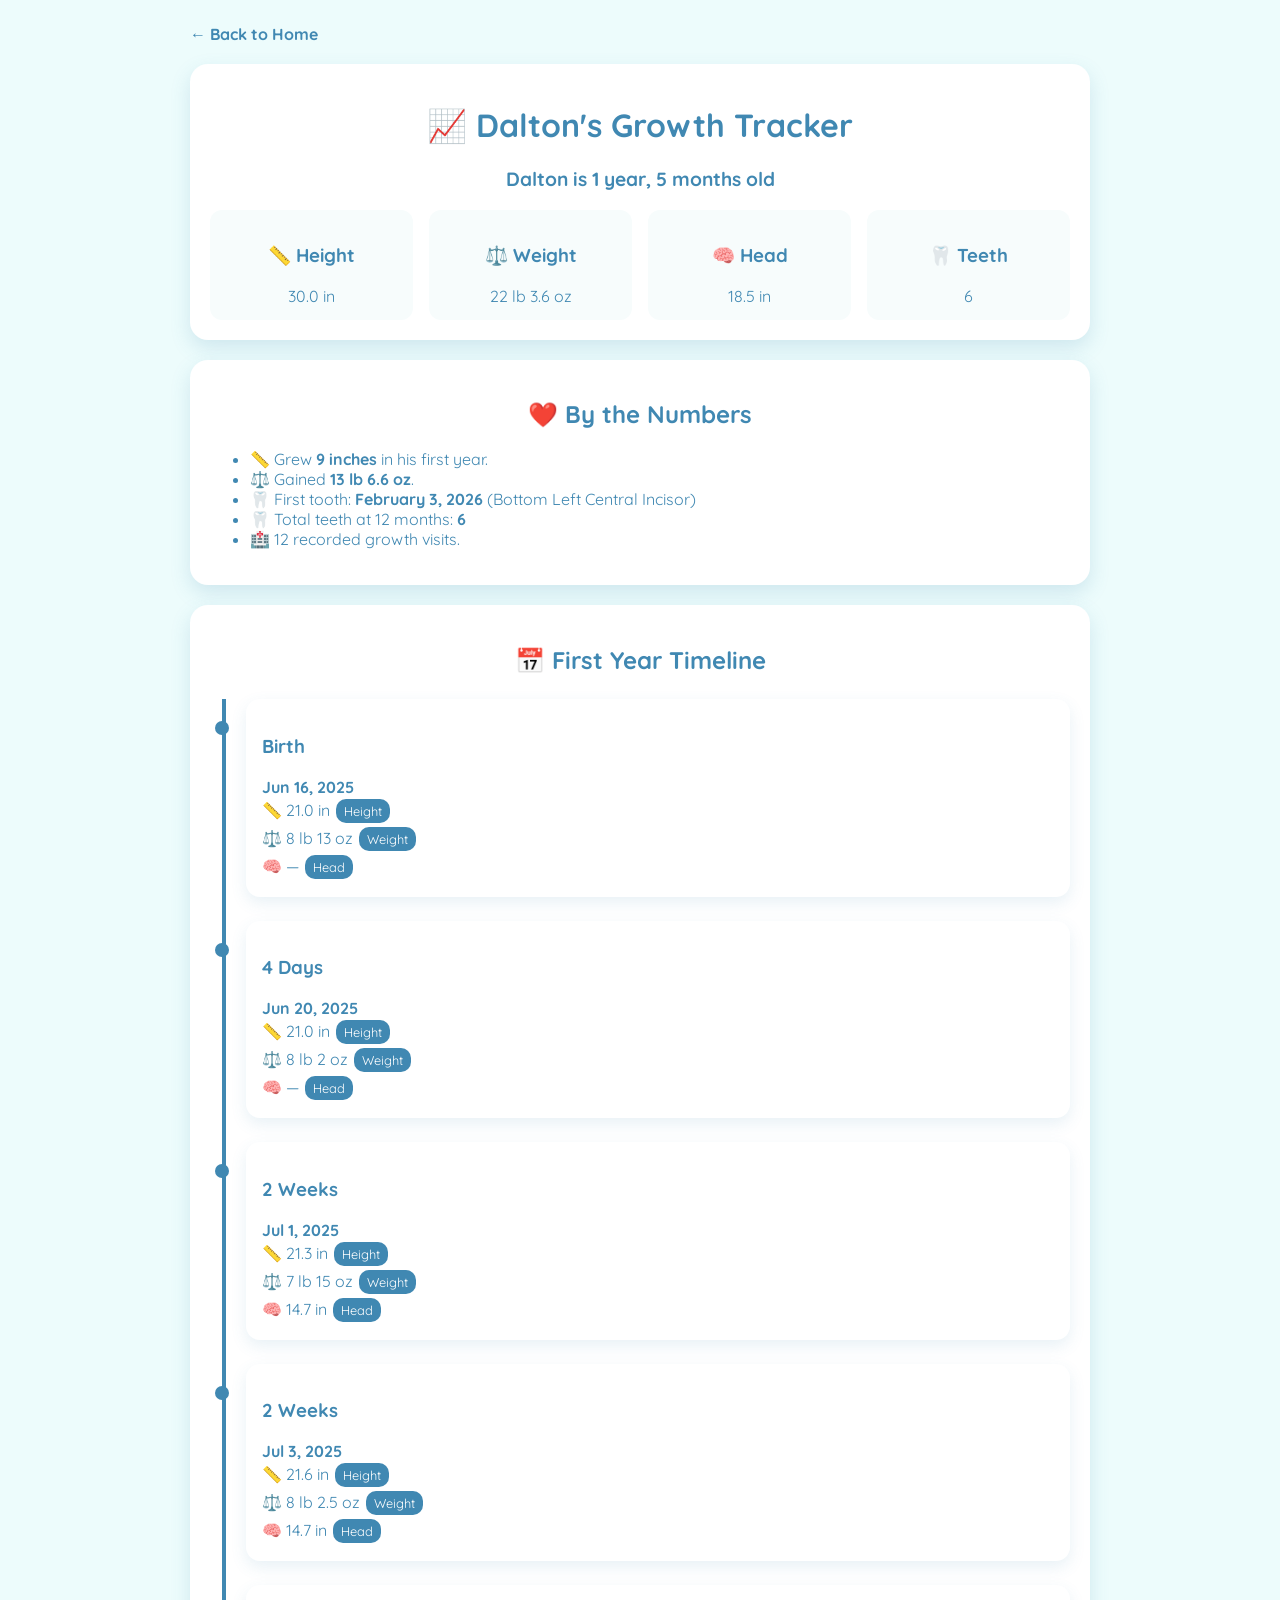
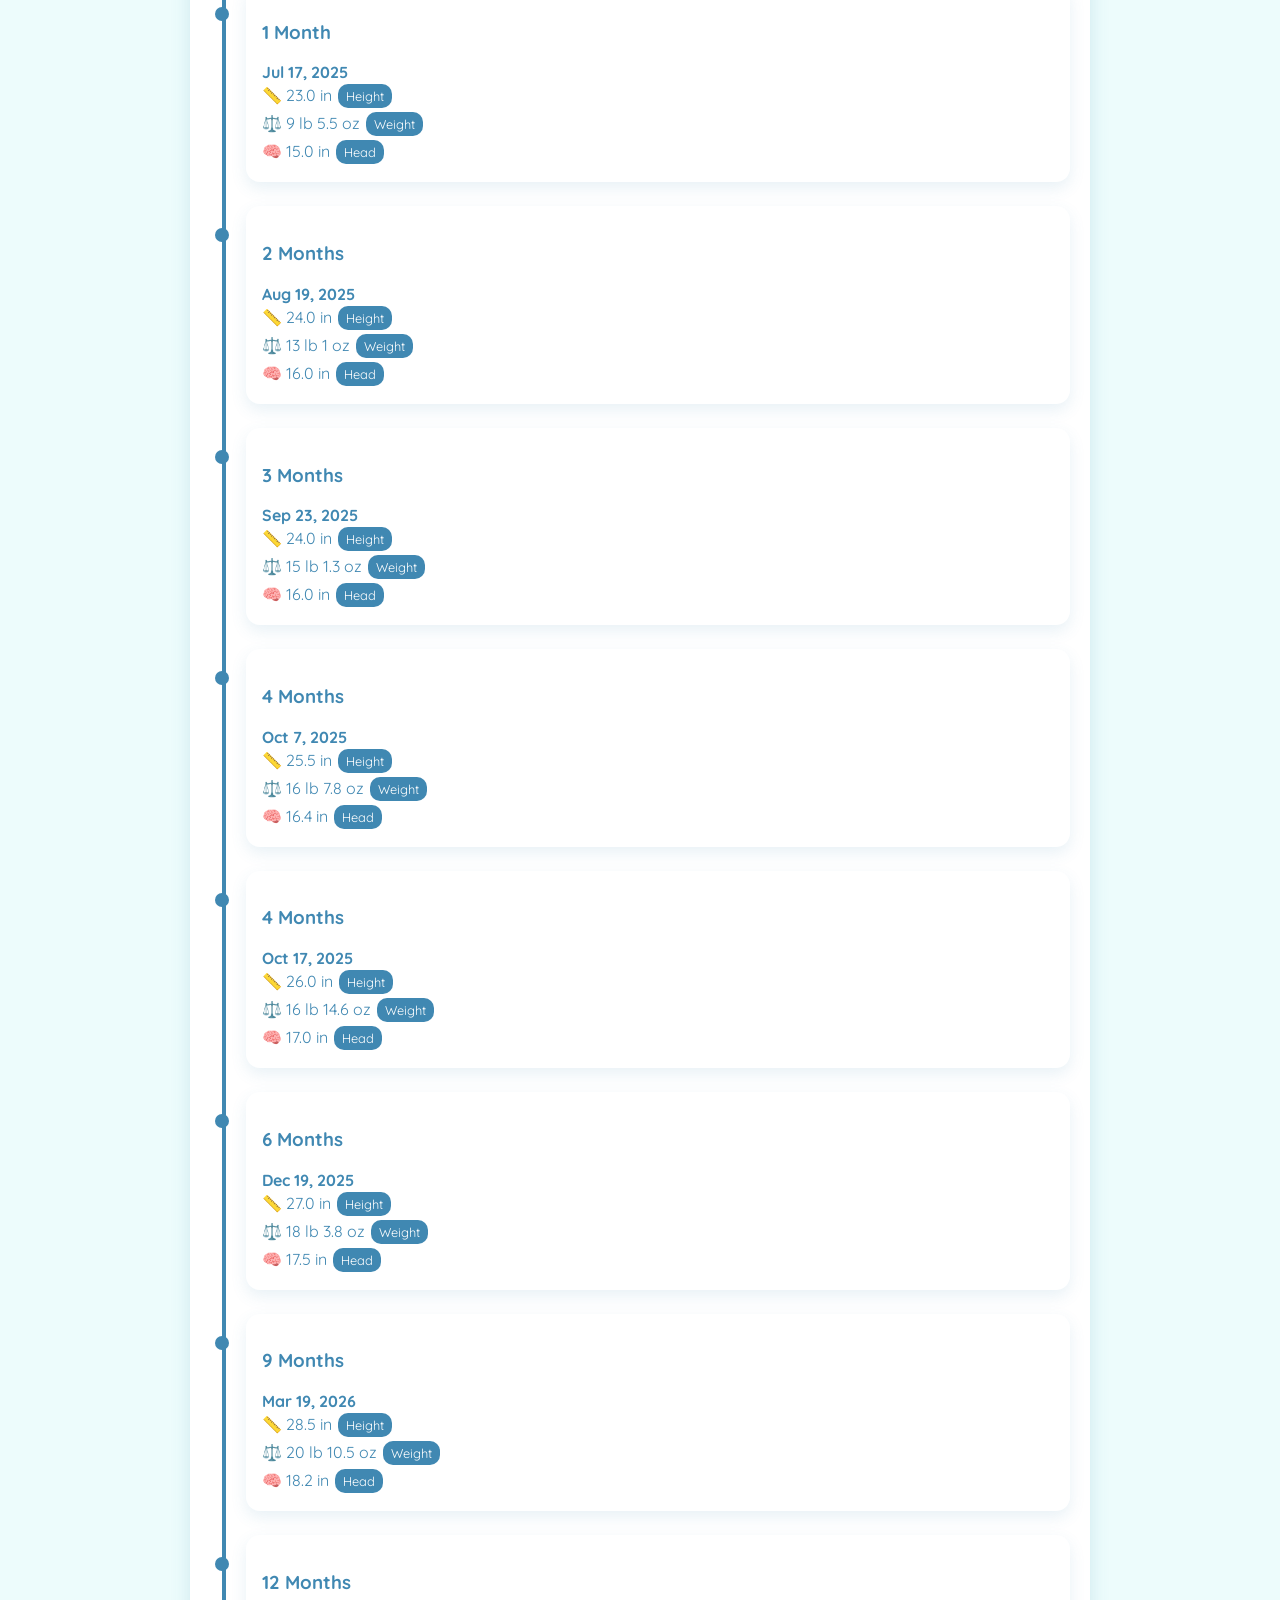
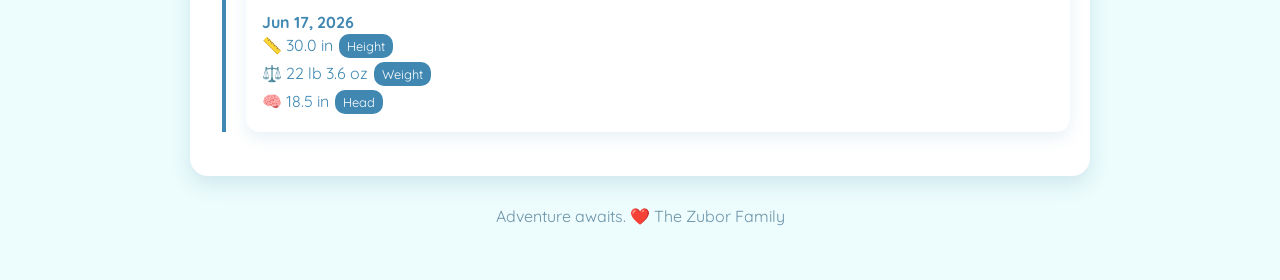
==== commit 8d335cce: "Update growth.html" ====
--- a/growth.html
+++ b/growth.html
@@ -51,51 +51,6 @@
 </ul>
 </div>
 
-
-<div class="box">
-<h2>🦷 Complete Baby Tooth Tracker</h2>
-<p><strong>First Tooth:</strong> February 3, 2026 • Lower Left Central Incisor ⭐</p>
-<style>
-.tooth-grid{display:grid;grid-template-columns:repeat(5,1fr);gap:8px;margin-top:15px}
-.tooth-item{background:#eee;padding:10px;border-radius:8px;font-size:.9rem}
-.erupted{background:#7fc97f;color:#fff;font-weight:bold}
-.first{outline:3px solid gold}
-</style>
-
-<h3>Upper Teeth</h3>
-<div class="tooth-grid">
-<div class="tooth-item">Upper Right 2nd Molar</div>
-<div class="tooth-item">Upper Right 1st Molar</div>
-<div class="tooth-item">Upper Right Canine</div>
-<div class="tooth-item erupted">Upper Right Lateral</div>
-<div class="tooth-item erupted">Upper Right Central</div>
-
-<div class="tooth-item erupted">Upper Left Central</div>
-<div class="tooth-item erupted">Upper Left Lateral</div>
-<div class="tooth-item">Upper Left Canine</div>
-<div class="tooth-item">Upper Left 1st Molar</div>
-<div class="tooth-item">Upper Left 2nd Molar</div>
-</div>
-
-<h3>Lower Teeth</h3>
-<div class="tooth-grid">
-<div class="tooth-item">Lower Right 2nd Molar</div>
-<div class="tooth-item">Lower Right 1st Molar</div>
-<div class="tooth-item">Lower Right Canine</div>
-<div class="tooth-item">Lower Right Lateral</div>
-<div class="tooth-item erupted">Lower Right Central</div>
-
-<div class="tooth-item erupted first">Lower Left Central ⭐</div>
-<div class="tooth-item">Lower Left Lateral</div>
-<div class="tooth-item">Lower Left Canine</div>
-<div class="tooth-item">Lower Left 1st Molar</div>
-<div class="tooth-item">Lower Left 2nd Molar</div>
-</div>
-
-<p><span style="color:#2e7d32;font-weight:bold;">■ Green</span> = Erupted &nbsp;&nbsp;
-<span style="outline:2px solid gold;padding:1px 4px;">⭐</span> = First Tooth</p>
-</div>
-
 <div class="box">
 <h2>📅 First Year Timeline</h2>
 <div class="timeline">
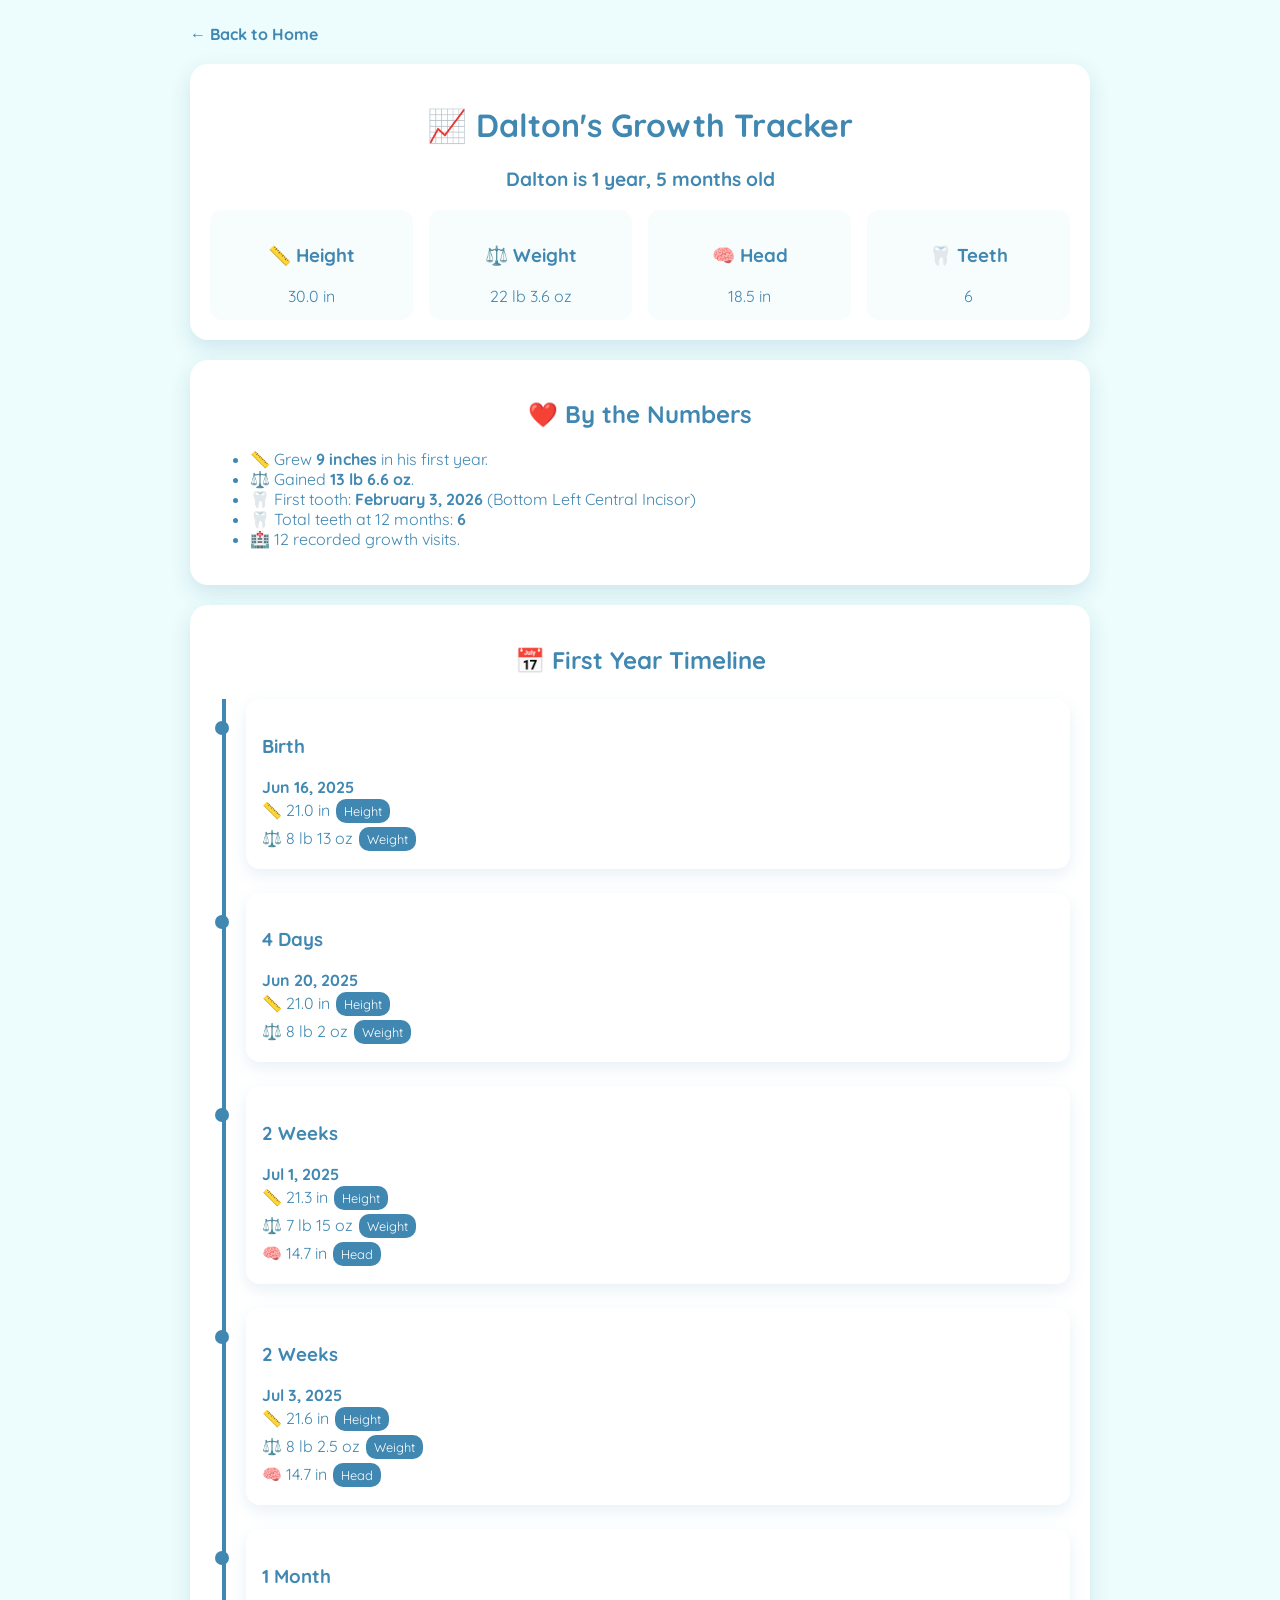
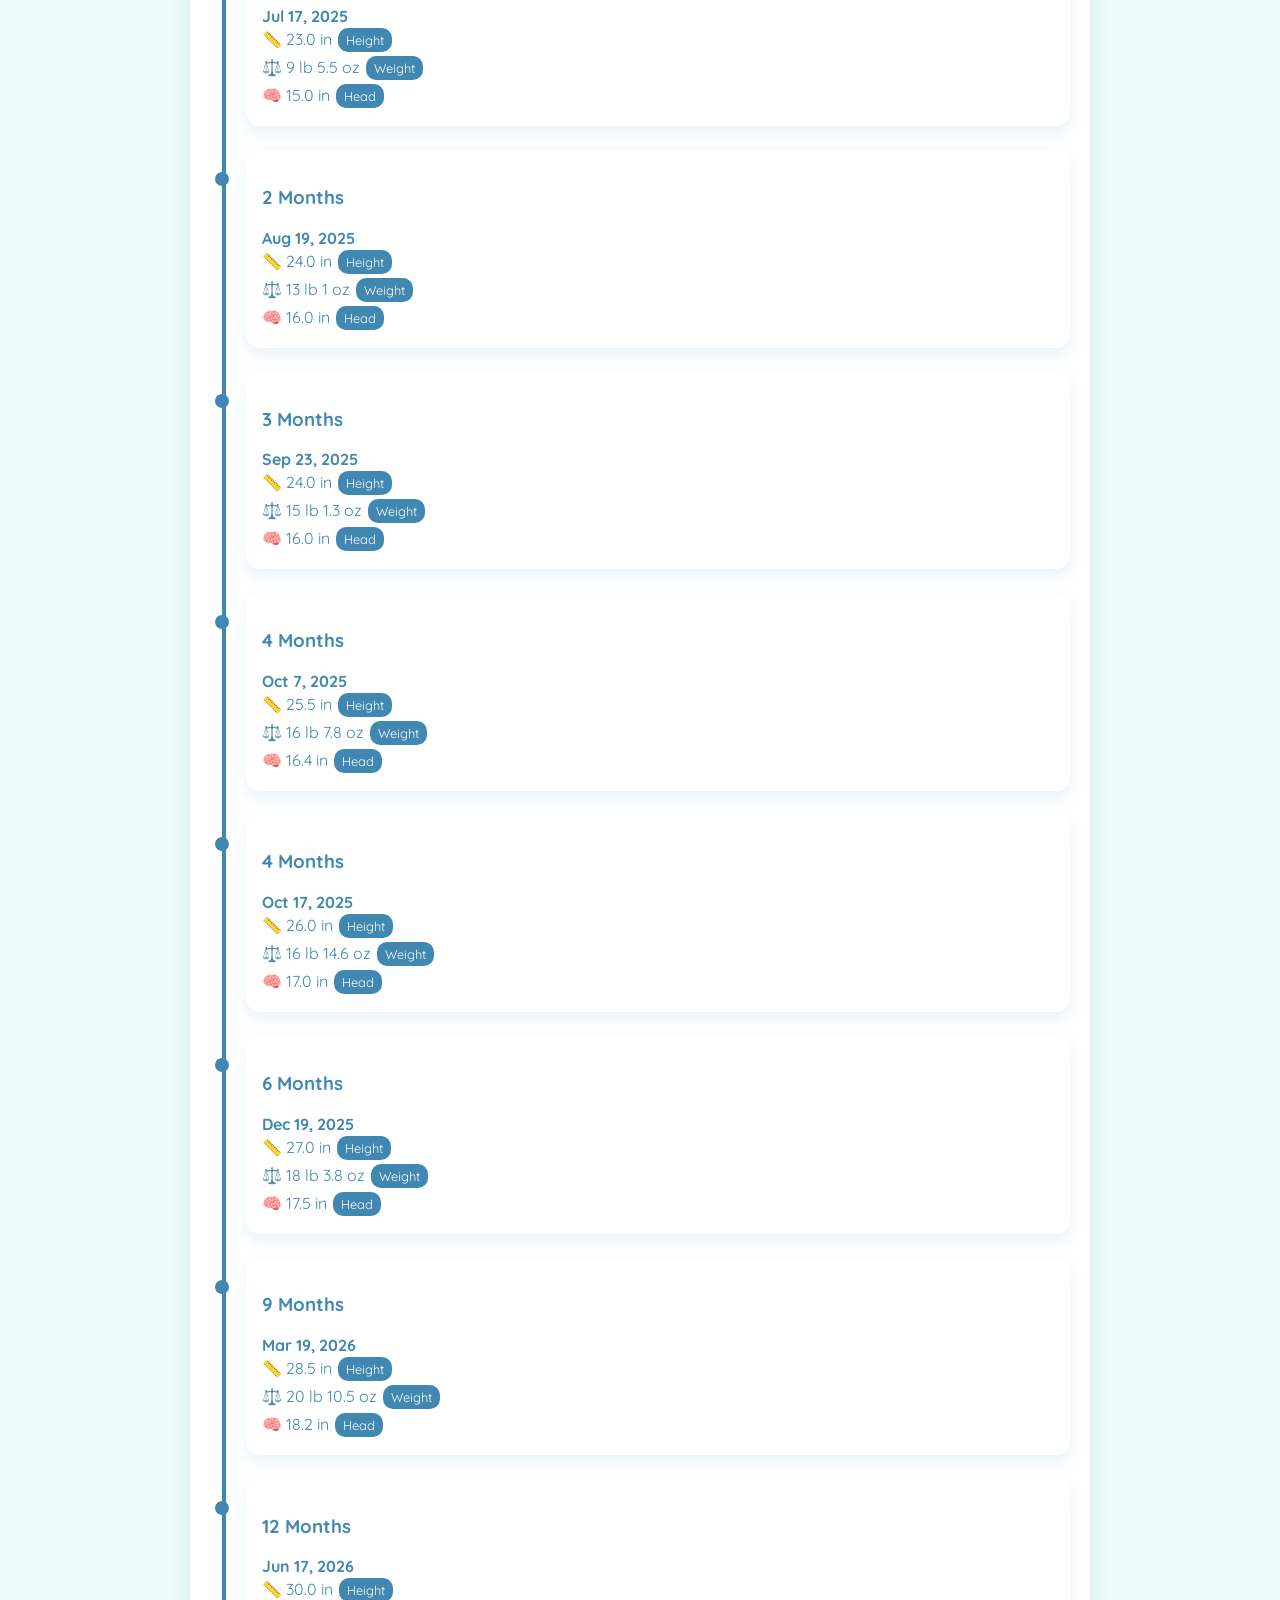
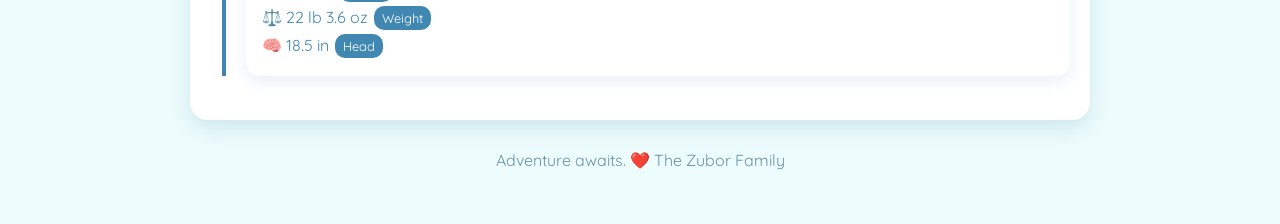
==== commit 2142fbd0: "Update growth.html" ====
--- a/growth.html
+++ b/growth.html
@@ -54,7 +54,7 @@
 <div class="box">
 <h2>📅 First Year Timeline</h2>
 <div class="timeline">
-<div class="visit"><h3>Birth</h3><strong>Jun 16, 2025</strong><br>📏 21.0 in <span class="badge">Height</span><br>⚖️ 8 lb 13 oz <span class="badge">Weight</span><br>🧠 — <span class="badge">Head</span></div><div class="visit"><h3>4 Days</h3><strong>Jun 20, 2025</strong><br>📏 21.0 in <span class="badge">Height</span><br>⚖️ 8 lb 2 oz <span class="badge">Weight</span><br>🧠 — <span class="badge">Head</span></div><div class="visit"><h3>2 Weeks</h3><strong>Jul 1, 2025</strong><br>📏 21.3 in <span class="badge">Height</span><br>⚖️ 7 lb 15 oz <span class="badge">Weight</span><br>🧠 14.7 in <span class="badge">Head</span></div><div class="visit"><h3>2 Weeks</h3><strong>Jul 3, 2025</strong><br>📏 21.6 in <span class="badge">Height</span><br>⚖️ 8 lb 2.5 oz <span class="badge">Weight</span><br>🧠 14.7 in <span class="badge">Head</span></div><div class="visit"><h3>1 Month</h3><strong>Jul 17, 2025</strong><br>📏 23.0 in <span class="badge">Height</span><br>⚖️ 9 lb 5.5 oz <span class="badge">Weight</span><br>🧠 15.0 in <span class="badge">Head</span></div><div class="visit"><h3>2 Months</h3><strong>Aug 19, 2025</strong><br>📏 24.0 in <span class="badge">Height</span><br>⚖️ 13 lb 1 oz <span class="badge">Weight</span><br>🧠 16.0 in <span class="badge">Head</span></div><div class="visit"><h3>3 Months</h3><strong>Sep 23, 2025</strong><br>📏 24.0 in <span class="badge">Height</span><br>⚖️ 15 lb 1.3 oz <span class="badge">Weight</span><br>🧠 16.0 in <span class="badge">Head</span></div><div class="visit"><h3>4 Months</h3><strong>Oct 7, 2025</strong><br>📏 25.5 in <span class="badge">Height</span><br>⚖️ 16 lb 7.8 oz <span class="badge">Weight</span><br>🧠 16.4 in <span class="badge">Head</span></div><div class="visit"><h3>4 Months</h3><strong>Oct 17, 2025</strong><br>📏 26.0 in <span class="badge">Height</span><br>⚖️ 16 lb 14.6 oz <span class="badge">Weight</span><br>🧠 17.0 in <span class="badge">Head</span></div><div class="visit"><h3>6 Months</h3><strong>Dec 19, 2025</strong><br>📏 27.0 in <span class="badge">Height</span><br>⚖️ 18 lb 3.8 oz <span class="badge">Weight</span><br>🧠 17.5 in <span class="badge">Head</span></div><div class="visit"><h3>9 Months</h3><strong>Mar 19, 2026</strong><br>📏 28.5 in <span class="badge">Height</span><br>⚖️ 20 lb 10.5 oz <span class="badge">Weight</span><br>🧠 18.2 in <span class="badge">Head</span></div><div class="visit"><h3>12 Months</h3><strong>Jun 17, 2026</strong><br>📏 30.0 in <span class="badge">Height</span><br>⚖️ 22 lb 3.6 oz <span class="badge">Weight</span><br>🧠 18.5 in <span class="badge">Head</span></div>
+<div class="visit"><h3>Birth</h3><strong>Jun 16, 2025</strong><br>📏 21.0 in <span class="badge">Height</span><br>⚖️ 8 lb 13 oz <span class="badge">Weight</span></span></div><div class="visit"><h3>4 Days</h3><strong>Jun 20, 2025</strong><br>📏 21.0 in <span class="badge">Height</span><br>⚖️ 8 lb 2 oz <span class="badge">Weight</span></div><div class="visit"><h3>2 Weeks</h3><strong>Jul 1, 2025</strong><br>📏 21.3 in <span class="badge">Height</span><br>⚖️ 7 lb 15 oz <span class="badge">Weight</span><br>🧠 14.7 in <span class="badge">Head</span></div><div class="visit"><h3>2 Weeks</h3><strong>Jul 3, 2025</strong><br>📏 21.6 in <span class="badge">Height</span><br>⚖️ 8 lb 2.5 oz <span class="badge">Weight</span><br>🧠 14.7 in <span class="badge">Head</span></div><div class="visit"><h3>1 Month</h3><strong>Jul 17, 2025</strong><br>📏 23.0 in <span class="badge">Height</span><br>⚖️ 9 lb 5.5 oz <span class="badge">Weight</span><br>🧠 15.0 in <span class="badge">Head</span></div><div class="visit"><h3>2 Months</h3><strong>Aug 19, 2025</strong><br>📏 24.0 in <span class="badge">Height</span><br>⚖️ 13 lb 1 oz <span class="badge">Weight</span><br>🧠 16.0 in <span class="badge">Head</span></div><div class="visit"><h3>3 Months</h3><strong>Sep 23, 2025</strong><br>📏 24.0 in <span class="badge">Height</span><br>⚖️ 15 lb 1.3 oz <span class="badge">Weight</span><br>🧠 16.0 in <span class="badge">Head</span></div><div class="visit"><h3>4 Months</h3><strong>Oct 7, 2025</strong><br>📏 25.5 in <span class="badge">Height</span><br>⚖️ 16 lb 7.8 oz <span class="badge">Weight</span><br>🧠 16.4 in <span class="badge">Head</span></div><div class="visit"><h3>4 Months</h3><strong>Oct 17, 2025</strong><br>📏 26.0 in <span class="badge">Height</span><br>⚖️ 16 lb 14.6 oz <span class="badge">Weight</span><br>🧠 17.0 in <span class="badge">Head</span></div><div class="visit"><h3>6 Months</h3><strong>Dec 19, 2025</strong><br>📏 27.0 in <span class="badge">Height</span><br>⚖️ 18 lb 3.8 oz <span class="badge">Weight</span><br>🧠 17.5 in <span class="badge">Head</span></div><div class="visit"><h3>9 Months</h3><strong>Mar 19, 2026</strong><br>📏 28.5 in <span class="badge">Height</span><br>⚖️ 20 lb 10.5 oz <span class="badge">Weight</span><br>🧠 18.2 in <span class="badge">Head</span></div><div class="visit"><h3>12 Months</h3><strong>Jun 17, 2026</strong><br>📏 30.0 in <span class="badge">Height</span><br>⚖️ 22 lb 3.6 oz <span class="badge">Weight</span><br>🧠 18.5 in <span class="badge">Head</span></div>
 </div></div>
 <div class="footer">Adventure awaits. ❤️ The Zubor Family</div>
 </div>
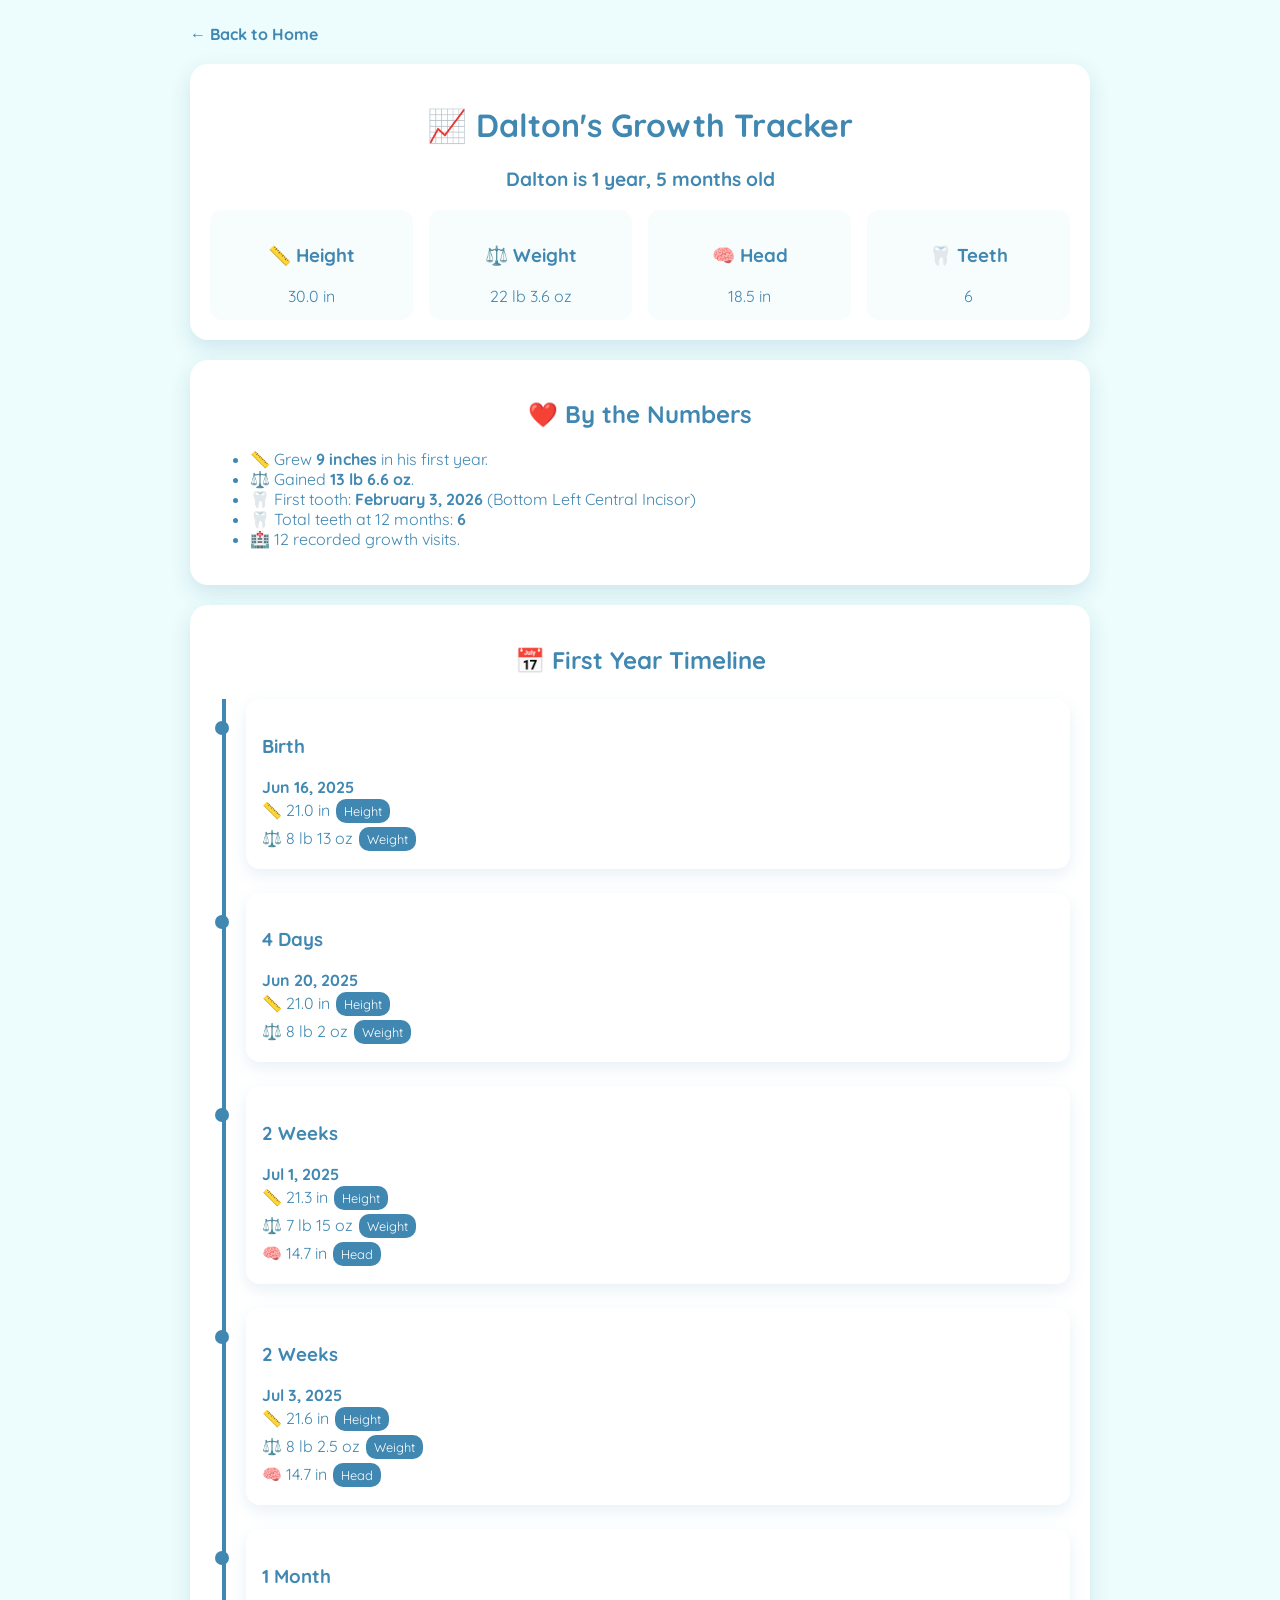
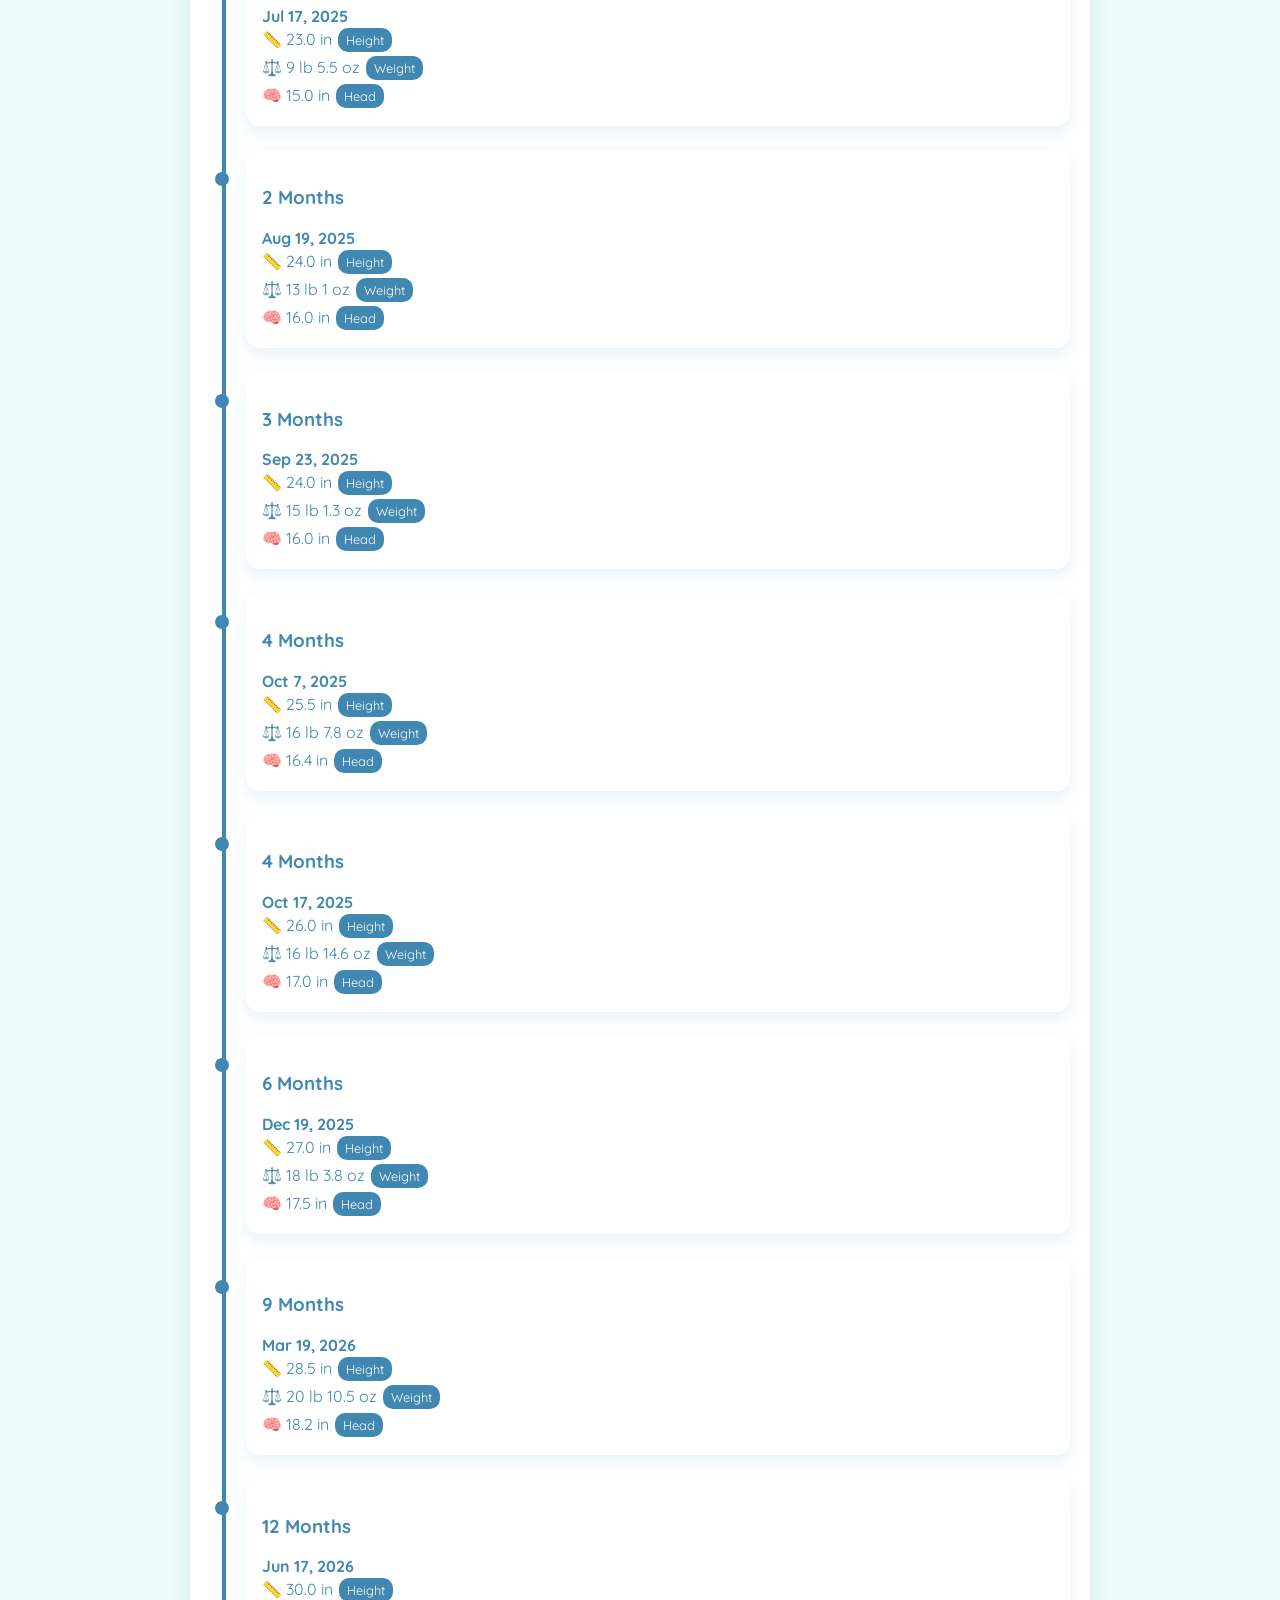
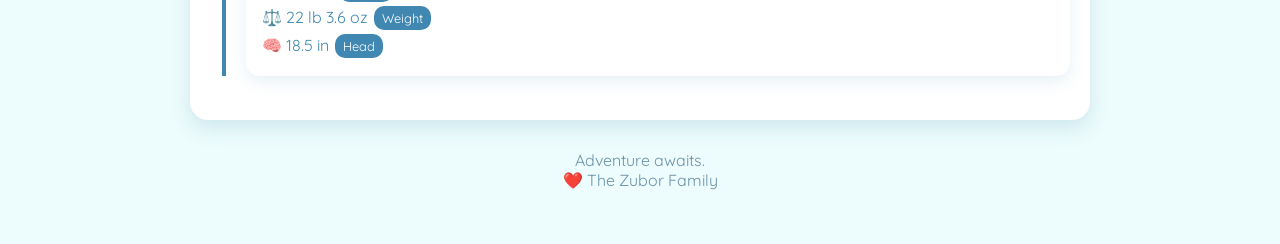
==== commit b6fade67: "Update growth.html" ====
--- a/growth.html
+++ b/growth.html
@@ -56,7 +56,7 @@
 <div class="timeline">
 <div class="visit"><h3>Birth</h3><strong>Jun 16, 2025</strong><br>📏 21.0 in <span class="badge">Height</span><br>⚖️ 8 lb 13 oz <span class="badge">Weight</span></span></div><div class="visit"><h3>4 Days</h3><strong>Jun 20, 2025</strong><br>📏 21.0 in <span class="badge">Height</span><br>⚖️ 8 lb 2 oz <span class="badge">Weight</span></div><div class="visit"><h3>2 Weeks</h3><strong>Jul 1, 2025</strong><br>📏 21.3 in <span class="badge">Height</span><br>⚖️ 7 lb 15 oz <span class="badge">Weight</span><br>🧠 14.7 in <span class="badge">Head</span></div><div class="visit"><h3>2 Weeks</h3><strong>Jul 3, 2025</strong><br>📏 21.6 in <span class="badge">Height</span><br>⚖️ 8 lb 2.5 oz <span class="badge">Weight</span><br>🧠 14.7 in <span class="badge">Head</span></div><div class="visit"><h3>1 Month</h3><strong>Jul 17, 2025</strong><br>📏 23.0 in <span class="badge">Height</span><br>⚖️ 9 lb 5.5 oz <span class="badge">Weight</span><br>🧠 15.0 in <span class="badge">Head</span></div><div class="visit"><h3>2 Months</h3><strong>Aug 19, 2025</strong><br>📏 24.0 in <span class="badge">Height</span><br>⚖️ 13 lb 1 oz <span class="badge">Weight</span><br>🧠 16.0 in <span class="badge">Head</span></div><div class="visit"><h3>3 Months</h3><strong>Sep 23, 2025</strong><br>📏 24.0 in <span class="badge">Height</span><br>⚖️ 15 lb 1.3 oz <span class="badge">Weight</span><br>🧠 16.0 in <span class="badge">Head</span></div><div class="visit"><h3>4 Months</h3><strong>Oct 7, 2025</strong><br>📏 25.5 in <span class="badge">Height</span><br>⚖️ 16 lb 7.8 oz <span class="badge">Weight</span><br>🧠 16.4 in <span class="badge">Head</span></div><div class="visit"><h3>4 Months</h3><strong>Oct 17, 2025</strong><br>📏 26.0 in <span class="badge">Height</span><br>⚖️ 16 lb 14.6 oz <span class="badge">Weight</span><br>🧠 17.0 in <span class="badge">Head</span></div><div class="visit"><h3>6 Months</h3><strong>Dec 19, 2025</strong><br>📏 27.0 in <span class="badge">Height</span><br>⚖️ 18 lb 3.8 oz <span class="badge">Weight</span><br>🧠 17.5 in <span class="badge">Head</span></div><div class="visit"><h3>9 Months</h3><strong>Mar 19, 2026</strong><br>📏 28.5 in <span class="badge">Height</span><br>⚖️ 20 lb 10.5 oz <span class="badge">Weight</span><br>🧠 18.2 in <span class="badge">Head</span></div><div class="visit"><h3>12 Months</h3><strong>Jun 17, 2026</strong><br>📏 30.0 in <span class="badge">Height</span><br>⚖️ 22 lb 3.6 oz <span class="badge">Weight</span><br>🧠 18.5 in <span class="badge">Head</span></div>
 </div></div>
-<div class="footer">Adventure awaits. ❤️ The Zubor Family</div>
+<div class="footer">Adventure awaits. <br>❤️ The Zubor Family</div>
 </div>
 <script>
 const b=new Date(2025,5,16),t=new Date();
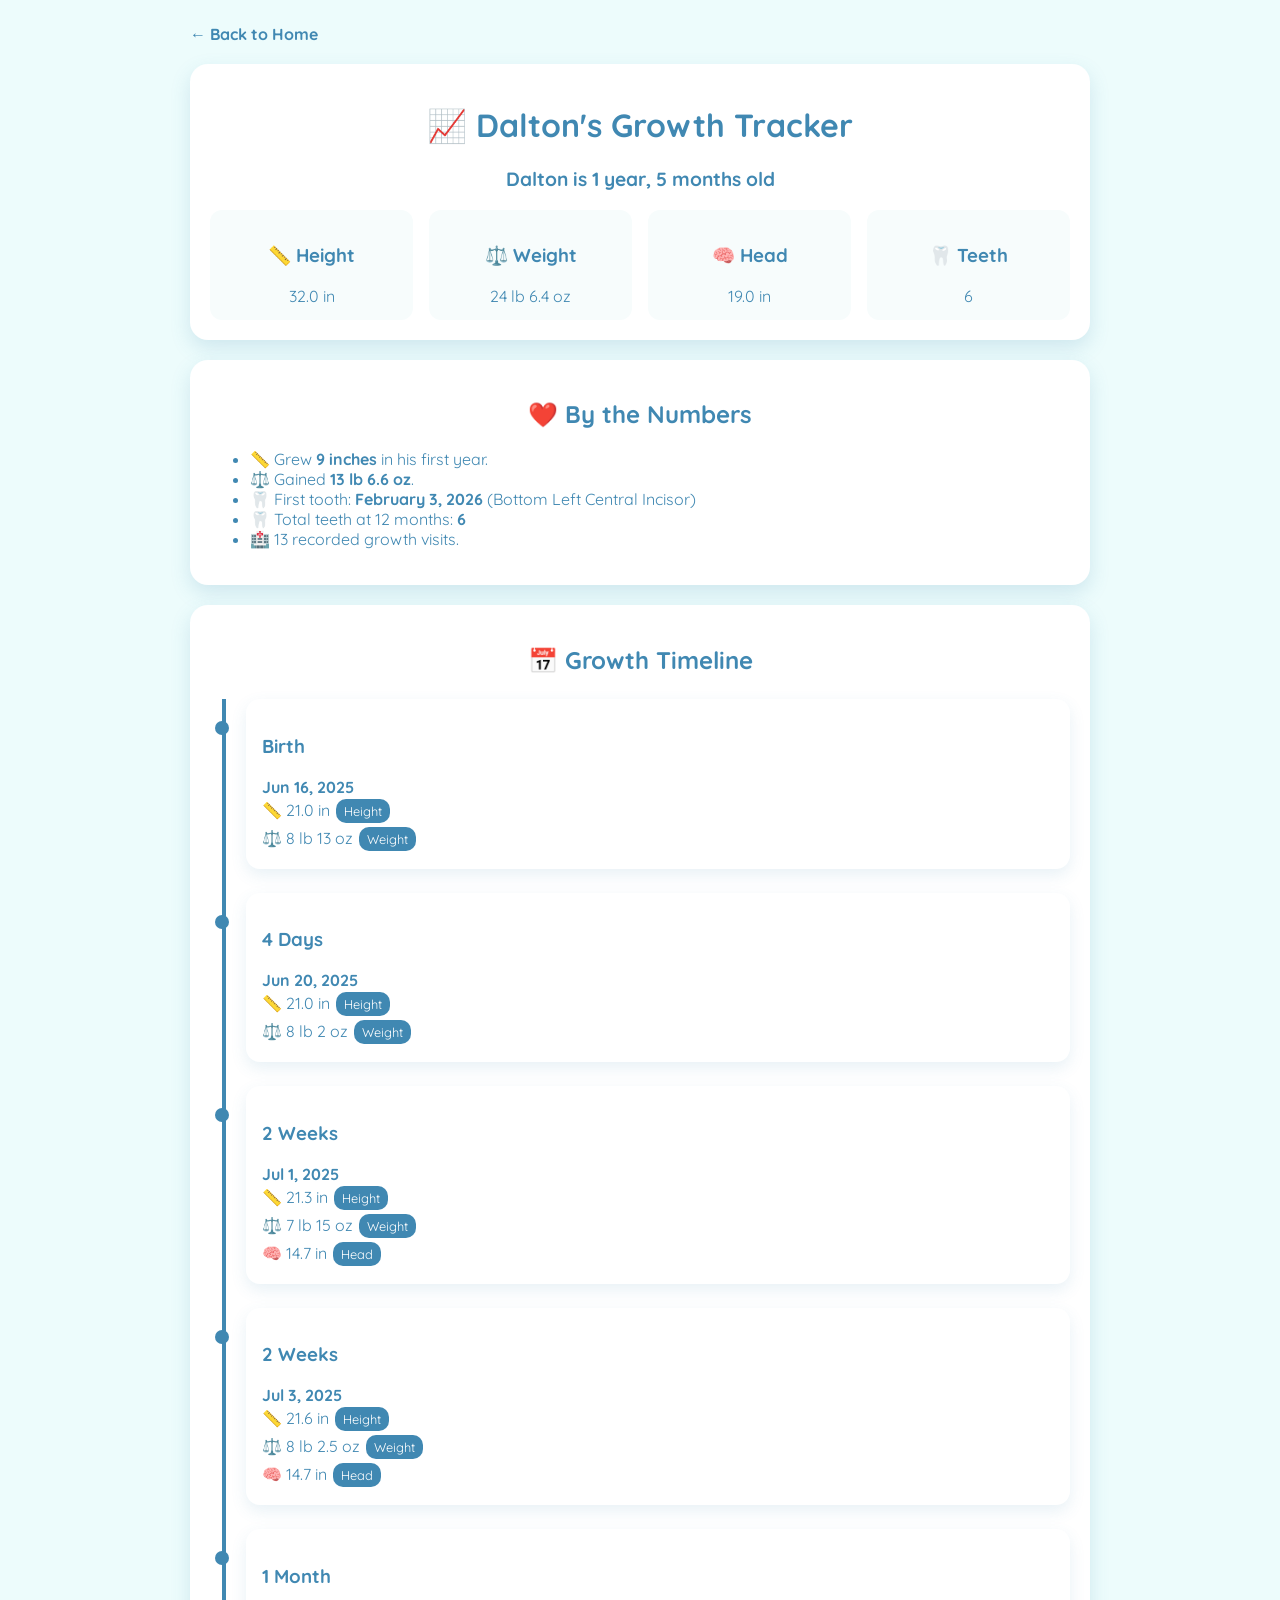
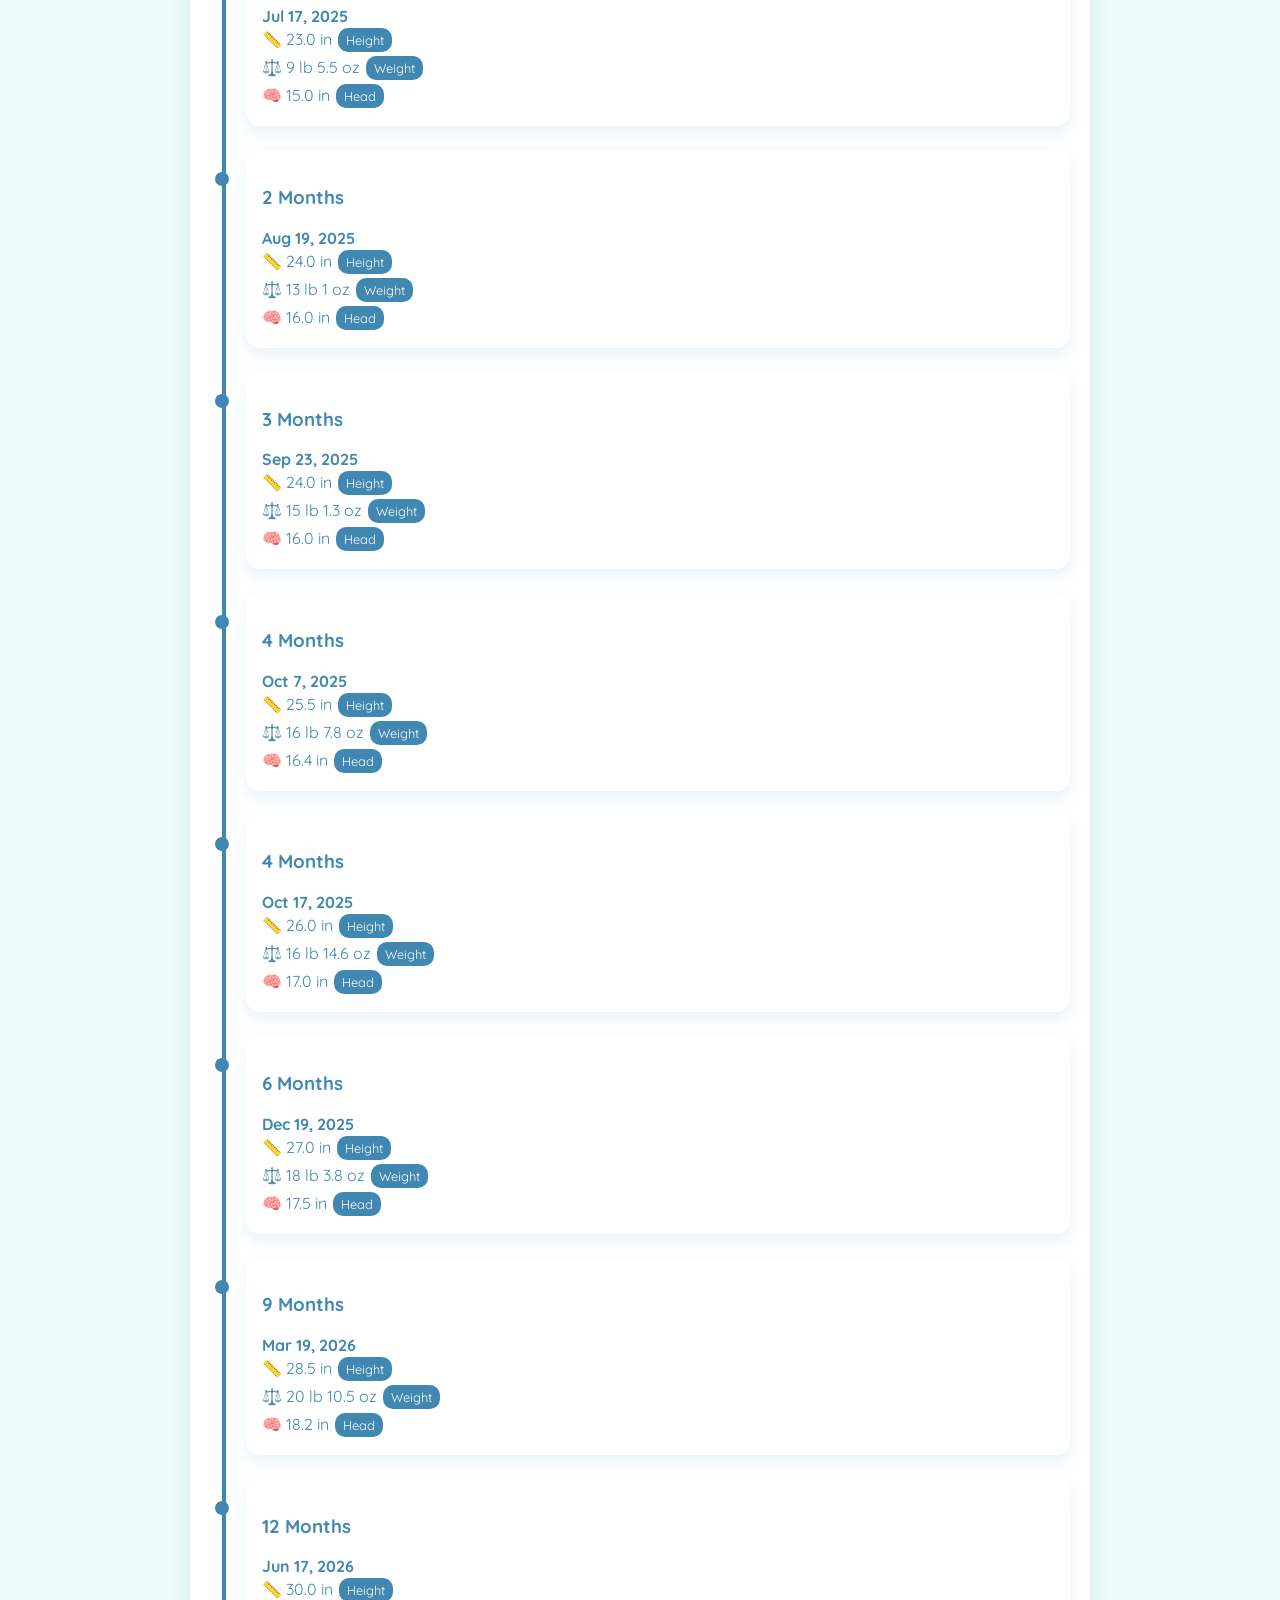
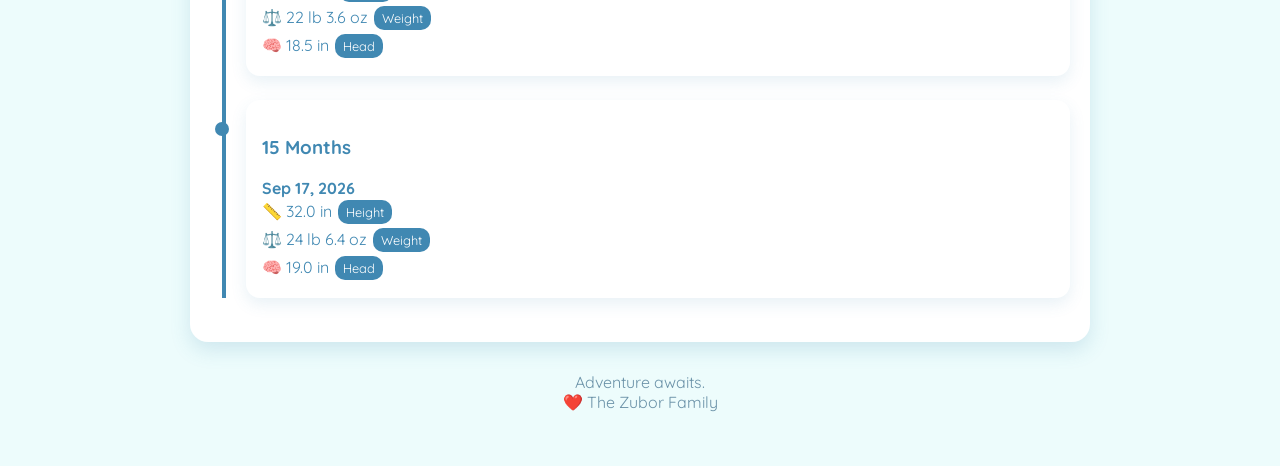
==== commit 919f67f0: "Update growth.html" ====
--- a/growth.html
+++ b/growth.html
@@ -6,81 +6,309 @@
 <title>Dalton's Growth Tracker</title>
 <link rel="icon" href="favicon.png">
 <link href="https://fonts.googleapis.com/css2?family=Quicksand:wght@400;600;700&display=swap" rel="stylesheet">
+
 <style>
-body{margin:0;background:#edfcfc;font-family:Quicksand,sans-serif;color:#4088b2}
-.container{max-width:900px;margin:auto;padding:24px}
-.box{background:#fff;border-radius:18px;padding:20px;margin:20px 0;box-shadow:0 8px 20px rgba(64,136,178,.18)}
-a{color:#4088b2;text-decoration:none;font-weight:700}
-h1,h2{text-align:center}
-.stats{display:grid;grid-template-columns:repeat(auto-fit,minmax(170px,1fr));gap:16px}
-.stat{text-align:center;background:#f7fcfc;border-radius:12px;padding:14px}
-.timeline{border-left:4px solid #4088b2;margin-left:12px;padding-left:20px}
-.visit{position:relative;margin:24px 0;padding:16px;background:#fff;border-radius:14px;box-shadow:0 6px 16px rgba(64,136,178,.12)}
-.visit:before{content:'';position:absolute;left:-31px;top:22px;width:14px;height:14px;background:#4088b2;border-radius:50%}
-.badge{display:inline-block;background:#4088b2;color:#fff;padding:4px 8px;border-radius:10px;font-size:.8rem;margin:2px}
-.teeth{display:grid;grid-template-columns:repeat(8,1fr);gap:8px;text-align:center}
-.tooth{padding:10px;border-radius:8px;background:#eee}
-.erupted{background:#7fc97f;color:#fff;font-weight:bold}
-canvas{width:100%;height:220px;border:1px solid #d9ecec;border-radius:10px;background:#fff}
-.footer{text-align:center;color:#6b92a8;margin:30px 0}
+body{
+    margin:0;
+    background:#edfcfc;
+    font-family:Quicksand,sans-serif;
+    color:#4088b2
+}
+
+.container{
+    max-width:900px;
+    margin:auto;
+    padding:24px
+}
+
+.box{
+    background:#fff;
+    border-radius:18px;
+    padding:20px;
+    margin:20px 0;
+    box-shadow:0 8px 20px rgba(64,136,178,.18)
+}
+
+a{
+    color:#4088b2;
+    text-decoration:none;
+    font-weight:700
+}
+
+h1,h2{
+    text-align:center
+}
+
+.stats{
+    display:grid;
+    grid-template-columns:repeat(auto-fit,minmax(170px,1fr));
+    gap:16px
+}
+
+.stat{
+    text-align:center;
+    background:#f7fcfc;
+    border-radius:12px;
+    padding:14px
+}
+
+.timeline{
+    border-left:4px solid #4088b2;
+    margin-left:12px;
+    padding-left:20px
+}
+
+.visit{
+    position:relative;
+    margin:24px 0;
+    padding:16px;
+    background:#fff;
+    border-radius:14px;
+    box-shadow:0 6px 16px rgba(64,136,178,.12)
+}
+
+.visit:before{
+    content:'';
+    position:absolute;
+    left:-31px;
+    top:22px;
+    width:14px;
+    height:14px;
+    background:#4088b2;
+    border-radius:50%
+}
+
+.badge{
+    display:inline-block;
+    background:#4088b2;
+    color:#fff;
+    padding:4px 8px;
+    border-radius:10px;
+    font-size:.8rem;
+    margin:2px
+}
+
+.footer{
+    text-align:center;
+    color:#6b92a8;
+    margin:30px 0
+}
 </style>
 </head>
+
 <body>
+
 <div class="container">
+
 <a href="index.html">← Back to Home</a>
 
+
 <div class="box">
+
 <h1>📈 Dalton's Growth Tracker</h1>
+
 <p id="age" style="text-align:center;font-size:1.2rem;font-weight:bold"></p>
+
 <div class="stats">
-<div class="stat"><h3>📏 Height</h3><div>30.0 in</div></div>
-<div class="stat"><h3>⚖️ Weight</h3><div>22 lb 3.6 oz</div></div>
-<div class="stat"><h3>🧠 Head</h3><div>18.5 in</div></div>
-<div class="stat"><h3>🦷 Teeth</h3><div>6</div></div>
-</div>
-</div>
+
+<div class="stat">
+<h3>📏 Height</h3>
+<div>32.0 in</div>
+</div>
+
+<div class="stat">
+<h3>⚖️ Weight</h3>
+<div>24 lb 6.4 oz</div>
+</div>
+
+<div class="stat">
+<h3>🧠 Head</h3>
+<div>19.0 in</div>
+</div>
+
+<div class="stat">
+<h3>🦷 Teeth</h3>
+<div>6</div>
+</div>
+
+</div>
+
+</div>
+
 
 <div class="box">
+
 <h2>❤️ By the Numbers</h2>
+
 <ul>
+
 <li>📏 Grew <strong>9 inches</strong> in his first year.</li>
+
 <li>⚖️ Gained <strong>13 lb 6.6 oz</strong>.</li>
+
 <li>🦷 First tooth: <strong>February 3, 2026</strong> (Bottom Left Central Incisor)</li>
+
 <li>🦷 Total teeth at 12 months: <strong>6</strong></li>
-<li>🏥 12 recorded growth visits.</li>
+
+<li>🏥 13 recorded growth visits.</li>
+
 </ul>
-</div>
+
+</div>
+
 
 <div class="box">
-<h2>📅 First Year Timeline</h2>
+
+<h2>📅 Growth Timeline</h2>
+
 <div class="timeline">
-<div class="visit"><h3>Birth</h3><strong>Jun 16, 2025</strong><br>📏 21.0 in <span class="badge">Height</span><br>⚖️ 8 lb 13 oz <span class="badge">Weight</span></span></div><div class="visit"><h3>4 Days</h3><strong>Jun 20, 2025</strong><br>📏 21.0 in <span class="badge">Height</span><br>⚖️ 8 lb 2 oz <span class="badge">Weight</span></div><div class="visit"><h3>2 Weeks</h3><strong>Jul 1, 2025</strong><br>📏 21.3 in <span class="badge">Height</span><br>⚖️ 7 lb 15 oz <span class="badge">Weight</span><br>🧠 14.7 in <span class="badge">Head</span></div><div class="visit"><h3>2 Weeks</h3><strong>Jul 3, 2025</strong><br>📏 21.6 in <span class="badge">Height</span><br>⚖️ 8 lb 2.5 oz <span class="badge">Weight</span><br>🧠 14.7 in <span class="badge">Head</span></div><div class="visit"><h3>1 Month</h3><strong>Jul 17, 2025</strong><br>📏 23.0 in <span class="badge">Height</span><br>⚖️ 9 lb 5.5 oz <span class="badge">Weight</span><br>🧠 15.0 in <span class="badge">Head</span></div><div class="visit"><h3>2 Months</h3><strong>Aug 19, 2025</strong><br>📏 24.0 in <span class="badge">Height</span><br>⚖️ 13 lb 1 oz <span class="badge">Weight</span><br>🧠 16.0 in <span class="badge">Head</span></div><div class="visit"><h3>3 Months</h3><strong>Sep 23, 2025</strong><br>📏 24.0 in <span class="badge">Height</span><br>⚖️ 15 lb 1.3 oz <span class="badge">Weight</span><br>🧠 16.0 in <span class="badge">Head</span></div><div class="visit"><h3>4 Months</h3><strong>Oct 7, 2025</strong><br>📏 25.5 in <span class="badge">Height</span><br>⚖️ 16 lb 7.8 oz <span class="badge">Weight</span><br>🧠 16.4 in <span class="badge">Head</span></div><div class="visit"><h3>4 Months</h3><strong>Oct 17, 2025</strong><br>📏 26.0 in <span class="badge">Height</span><br>⚖️ 16 lb 14.6 oz <span class="badge">Weight</span><br>🧠 17.0 in <span class="badge">Head</span></div><div class="visit"><h3>6 Months</h3><strong>Dec 19, 2025</strong><br>📏 27.0 in <span class="badge">Height</span><br>⚖️ 18 lb 3.8 oz <span class="badge">Weight</span><br>🧠 17.5 in <span class="badge">Head</span></div><div class="visit"><h3>9 Months</h3><strong>Mar 19, 2026</strong><br>📏 28.5 in <span class="badge">Height</span><br>⚖️ 20 lb 10.5 oz <span class="badge">Weight</span><br>🧠 18.2 in <span class="badge">Head</span></div><div class="visit"><h3>12 Months</h3><strong>Jun 17, 2026</strong><br>📏 30.0 in <span class="badge">Height</span><br>⚖️ 22 lb 3.6 oz <span class="badge">Weight</span><br>🧠 18.5 in <span class="badge">Head</span></div>
-</div></div>
-<div class="footer">Adventure awaits. <br>❤️ The Zubor Family</div>
-</div>
+
+
+<div class="visit">
+<h3>Birth</h3>
+<strong>Jun 16, 2025</strong><br>
+📏 21.0 in <span class="badge">Height</span><br>
+⚖️ 8 lb 13 oz <span class="badge">Weight</span>
+</div>
+
+
+<div class="visit">
+<h3>4 Days</h3>
+<strong>Jun 20, 2025</strong><br>
+📏 21.0 in <span class="badge">Height</span><br>
+⚖️ 8 lb 2 oz <span class="badge">Weight</span>
+</div>
+
+
+<div class="visit">
+<h3>2 Weeks</h3>
+<strong>Jul 1, 2025</strong><br>
+📏 21.3 in <span class="badge">Height</span><br>
+⚖️ 7 lb 15 oz <span class="badge">Weight</span><br>
+🧠 14.7 in <span class="badge">Head</span>
+</div>
+
+
+<div class="visit">
+<h3>2 Weeks</h3>
+<strong>Jul 3, 2025</strong><br>
+📏 21.6 in <span class="badge">Height</span><br>
+⚖️ 8 lb 2.5 oz <span class="badge">Weight</span><br>
+🧠 14.7 in <span class="badge">Head</span>
+</div>
+
+
+<div class="visit">
+<h3>1 Month</h3>
+<strong>Jul 17, 2025</strong><br>
+📏 23.0 in <span class="badge">Height</span><br>
+⚖️ 9 lb 5.5 oz <span class="badge">Weight</span><br>
+🧠 15.0 in <span class="badge">Head</span>
+</div>
+
+
+<div class="visit">
+<h3>2 Months</h3>
+<strong>Aug 19, 2025</strong><br>
+📏 24.0 in <span class="badge">Height</span><br>
+⚖️ 13 lb 1 oz <span class="badge">Weight</span><br>
+🧠 16.0 in <span class="badge">Head</span>
+</div>
+
+
+<div class="visit">
+<h3>3 Months</h3>
+<strong>Sep 23, 2025</strong><br>
+📏 24.0 in <span class="badge">Height</span><br>
+⚖️ 15 lb 1.3 oz <span class="badge">Weight</span><br>
+🧠 16.0 in <span class="badge">Head</span>
+</div>
+
+
+<div class="visit">
+<h3>4 Months</h3>
+<strong>Oct 7, 2025</strong><br>
+📏 25.5 in <span class="badge">Height</span><br>
+⚖️ 16 lb 7.8 oz <span class="badge">Weight</span><br>
+🧠 16.4 in <span class="badge">Head</span>
+</div>
+
+
+<div class="visit">
+<h3>4 Months</h3>
+<strong>Oct 17, 2025</strong><br>
+📏 26.0 in <span class="badge">Height</span><br>
+⚖️ 16 lb 14.6 oz <span class="badge">Weight</span><br>
+🧠 17.0 in <span class="badge">Head</span>
+</div>
+
+
+<div class="visit">
+<h3>6 Months</h3>
+<strong>Dec 19, 2025</strong><br>
+📏 27.0 in <span class="badge">Height</span><br>
+⚖️ 18 lb 3.8 oz <span class="badge">Weight</span><br>
+🧠 17.5 in <span class="badge">Head</span>
+</div>
+
+
+<div class="visit">
+<h3>9 Months</h3>
+<strong>Mar 19, 2026</strong><br>
+📏 28.5 in <span class="badge">Height</span><br>
+⚖️ 20 lb 10.5 oz <span class="badge">Weight</span><br>
+🧠 18.2 in <span class="badge">Head</span>
+</div>
+
+
+<div class="visit">
+<h3>12 Months</h3>
+<strong>Jun 17, 2026</strong><br>
+📏 30.0 in <span class="badge">Height</span><br>
+⚖️ 22 lb 3.6 oz <span class="badge">Weight</span><br>
+🧠 18.5 in <span class="badge">Head</span>
+</div>
+
+
+<div class="visit">
+<h3>15 Months</h3>
+<strong>Sep 17, 2026</strong><br>
+📏 32.0 in <span class="badge">Height</span><br>
+⚖️ 24 lb 6.4 oz <span class="badge">Weight</span><br>
+🧠 19.0 in <span class="badge">Head</span>
+</div>
+
+
+</div>
+</div>
+
+
+<div class="footer">
+Adventure awaits. <br>
+❤️ The Zubor Family
+</div>
+
+</div>
+
+
 <script>
-const b=new Date(2025,5,16),t=new Date();
-let m=(t.getFullYear()-b.getFullYear())*12+t.getMonth()-b.getMonth();
-if(t.getDate()<b.getDate())m--;
-const y=Math.floor(m/12),r=m%12;
-document.getElementById("age").textContent=`Dalton is ${y?y+" year"+(y>1?"s":"")+", ":""}${r} month${r!=1?"s":""} old`;
-
-function draw(id,data){
-const c=document.getElementById(id),x=c.getContext("2d");
-c.width=700;c.height=220;
-x.clearRect(0,0,c.width,c.height);
-x.strokeStyle="#4088b2";x.lineWidth=3;x.beginPath();
-const min=Math.min(...data),max=Math.max(...data);
-data.forEach((v,i)=>{
-let px=40+i*((c.width-80)/(data.length-1));
-let py=c.height-30-((v-min)/(max-min||1))*(c.height-60);
-if(i===0)x.moveTo(px,py);else x.lineTo(px,py);
-x.fillStyle="#3f5a36";x.beginPath();x.arc(px,py,4,0,Math.PI*2);x.fill();x.beginPath();x.moveTo(px,py);
-});
-x.stroke();
-}
-draw("weight",[8.81,8.13,7.94,8.16,9.34,13.06,15.08,16.49,16.91,18.24,20.66,22.23]);
-draw("height",[21,21,21.3,21.6,23,24,24,25.5,26,27,28.5,30]);
-draw("head",[14.7,14.7,14.7,14.7,15,16,16,16.4,17,17.5,18.2,18.5]);
+
+const b = new Date(2025,5,16);
+const t = new Date();
+
+let m =
+    (t.getFullYear() - b.getFullYear()) * 12 +
+    t.getMonth() - b.getMonth();
+
+if(t.getDate() < b.getDate()) m--;
+
+const y = Math.floor(m / 12);
+const r = m % 12;
+
+document.getElementById("age").textContent =
+    `Dalton is ${y ? y+" year"+(y>1?"s":"")+", " : ""}${r} month${r!=1?"s":""} old`;
+
 </script>
-</body></html>
+
+</body>
+</html>
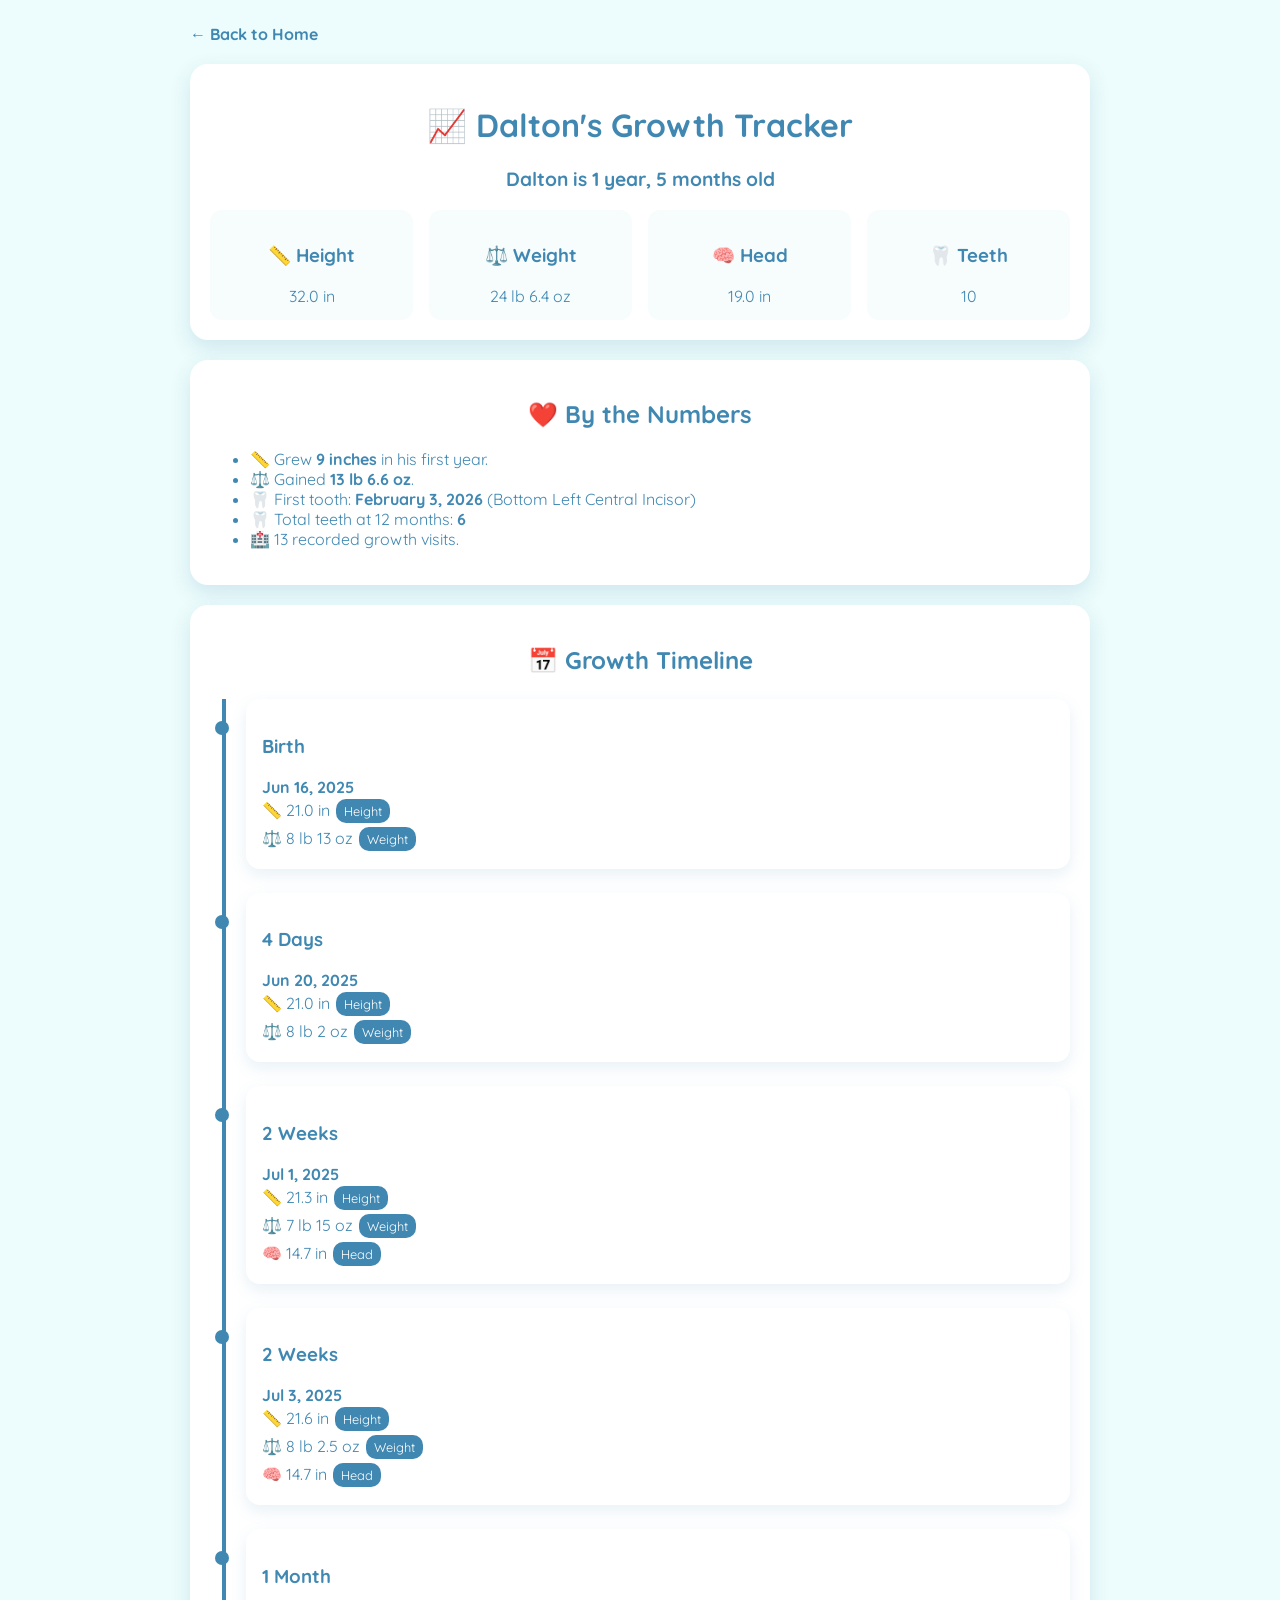
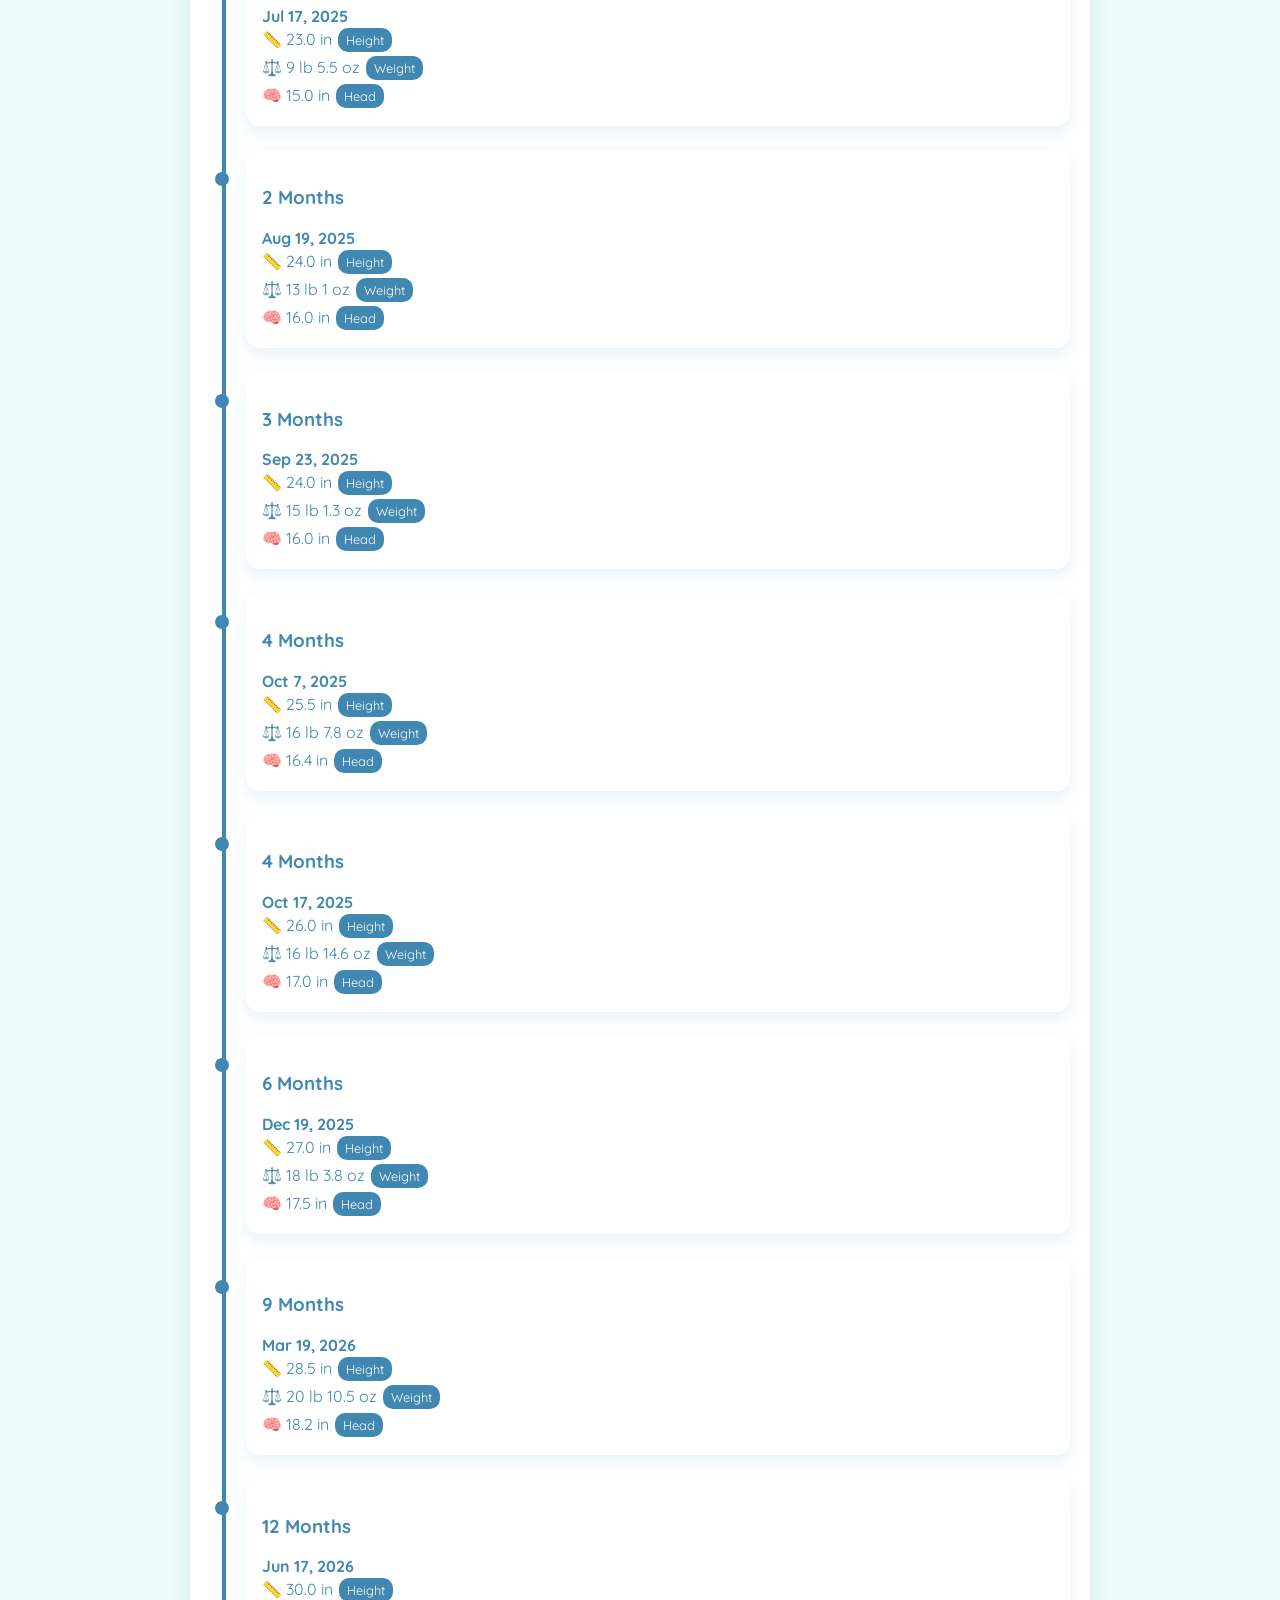
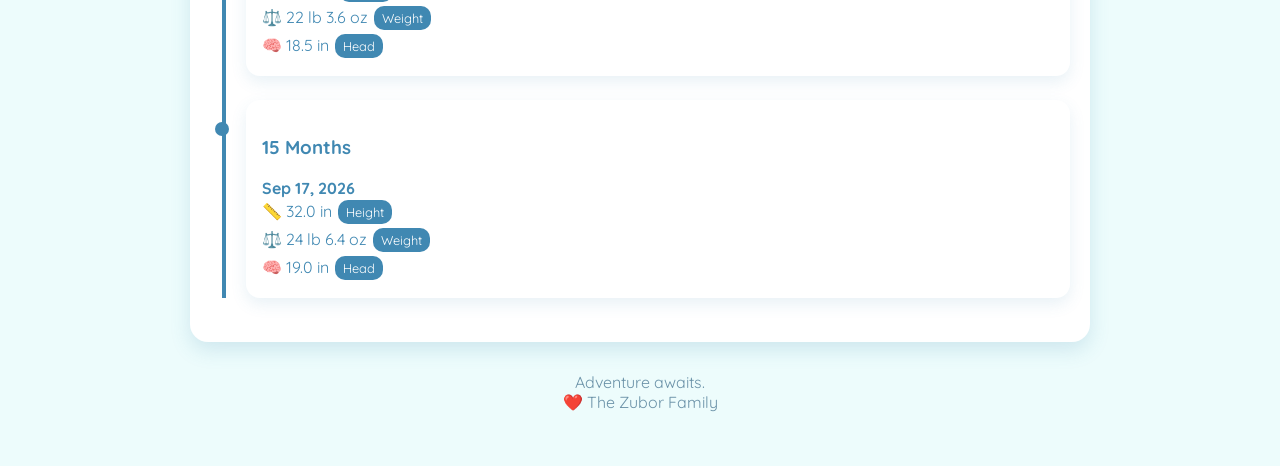
==== commit 06e47683: "Update growth.html" ====
--- a/growth.html
+++ b/growth.html
@@ -128,7 +128,7 @@
 
 <div class="stat">
 <h3>🦷 Teeth</h3>
-<div>6</div>
+<div>10</div>
 </div>
 
 </div>
